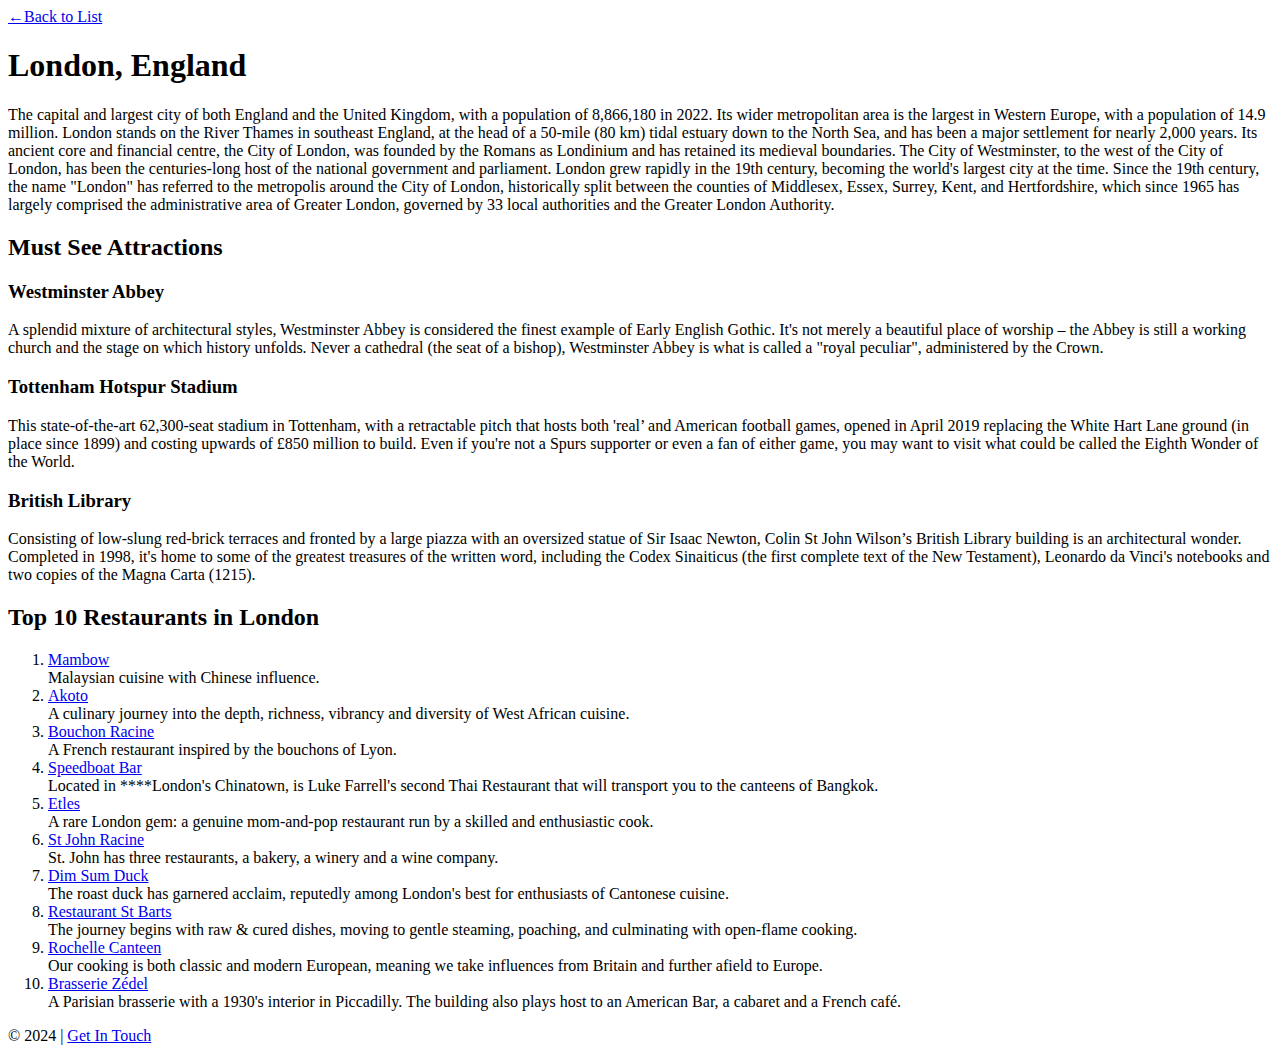
==== london.html @ 899c30ea "Finished index and started London Page" ====
<!DOCTYPE html>
<html>
    <head>
        <title>London, England</title>
    </head>
    <body>
        <a href="index.html">&#8592;Back to List</a>
        <h1>London, England</h1>
        <p>
            The capital and largest city of both England and the United Kingdom, with a population of 8,866,180 in 2022. Its wider metropolitan area is the largest in Western Europe, with a population of 14.9 million. London stands on the River Thames in southeast England, at the head of a 50-mile (80 km) tidal estuary down to the North Sea, and has been a major settlement for nearly 2,000 years. Its ancient core and financial centre, the City of London, was founded by the Romans as Londinium and has retained its medieval boundaries. The City of Westminster, to the west of the City of London, has been the centuries-long host of the national government and parliament. London grew rapidly in the 19th century, becoming the world's largest city at the time. Since the 19th century, the name "London" has referred to the metropolis around the City of London, historically split between the counties of Middlesex, Essex, Surrey, Kent, and Hertfordshire, which since 1965 has largely comprised the administrative area of Greater London, governed by 33 local authorities and the Greater London Authority.
        </p>

        <section>
            <h2>Must See Attractions</h2>
            <div>
                <h3>Westminster Abbey</h3>
                <p>
                    A splendid mixture of architectural styles, Westminster Abbey is considered the finest example of Early English Gothic. It's not merely a beautiful place of worship – the Abbey is still a working church and the stage on which history unfolds. Never a cathedral (the seat of a bishop), Westminster Abbey is what is called a "royal peculiar", administered by the Crown.
                </p>
            </div>
            <div>
                <h3>Tottenham Hotspur Stadium</h3>
                <p>
                    This state-of-the-art 62,300-seat stadium in Tottenham, with a retractable pitch that hosts both 'real’ and American football games, opened in April 2019 replacing the White Hart Lane ground (in place since 1899) and costing upwards of £850 million to build. Even if you're not a Spurs supporter or even a fan of either game, you may want to visit what could be called the Eighth Wonder of the World.
                </p>
            </div>
            <div>
                <h3>British Library</h3>
                <p>
                    Consisting of low-slung red-brick terraces and fronted by a large piazza with an oversized statue of Sir Isaac Newton, Colin St John Wilson’s British Library building is an architectural wonder. Completed in 1998, it's home to some of the greatest treasures of the written word, including the Codex Sinaiticus (the first complete text of the New Testament), Leonardo da Vinci's notebooks and two copies of the Magna Carta (1215).                </p>
            </div>
        </section>
        <section>
            <h2>Top 10 Restaurants in London</h2>
            <ol>
                <li>
                    <a href="https://www.mambow.co.uk/" target="_blank">Mambow</a>
                    <br>
                    Malaysian cuisine with Chinese influence.
                </li>
                <li>
                    <a href="https://akoko.co.uk/"target="_blank">Akoto</a> 
                    <br>
                    A culinary journey into the depth, richness, vibrancy and diversity of West African cuisine.
                </li>
                <li>
                    <a href="https://www.bouchonracine.com/new-home"target="_blank">Bouchon Racine</a> 
                    <br>
                    A French restaurant inspired by the bouchons of Lyon.
                </li>
                <li>
                    <a href="https://speedboatbar.co.uk/"target="_blank">Speedboat Bar</a> 
                    <br>
                    Located in ****London's Chinatown, is Luke Farrell's second Thai Restaurant that will transport you to the canteens of Bangkok.
                </li>
                <li>
                    <a href="https://etleswalthamstow.com/"target="_blank">Etles</a> 
                    <br>
                    A rare London gem: a genuine mom-and-pop restaurant run by a skilled and enthusiastic cook.
                </li>
                <li>
                    <a href="https://stjohnrestaurant.com/"target="_blank">St John Racine</a> 
                    <br>
                    St. John has three restaurants, a bakery, a winery and a wine company.
                </li>
                <li>
                    <a href="https://www.instagram.com/dimsumandduck/"target="_blank">Dim Sum Duck</a> 
                    <br>
                    The roast duck has garnered acclaim, reputedly among London's best for enthusiasts of Cantonese cuisine.
                </li>
                <li>
                    <a href="https://restaurant-stbarts.co.uk/"target="_blank">Restaurant St Barts</a> 
                    <br>
                    The journey begins with raw & cured dishes, moving to gentle steaming, poaching, and culminating with open-flame cooking.
                </li>
                <li>
                    <a href="https://rochellecanteen.com/"target="_blank">Rochelle Canteen</a> 
                    <br>Our cooking is both classic and modern European, meaning we take influences from Britain and further afield to Europe.
                </li>
                <li>
                    <a href="Brasserie Zédel"target="_blank">Brasserie Zédel</a> 
                    <br>
                    A Parisian brasserie with a 1930's interior in Piccadilly. The building also plays host to an American Bar, a cabaret and a French café.
                </li>
            </ol>

        </section>
        <footer>
            <p>© 2024 | <a href="mailto:novak663@umn.edu">Get In Touch</a></p>
        </footer>
    </body>
</html>
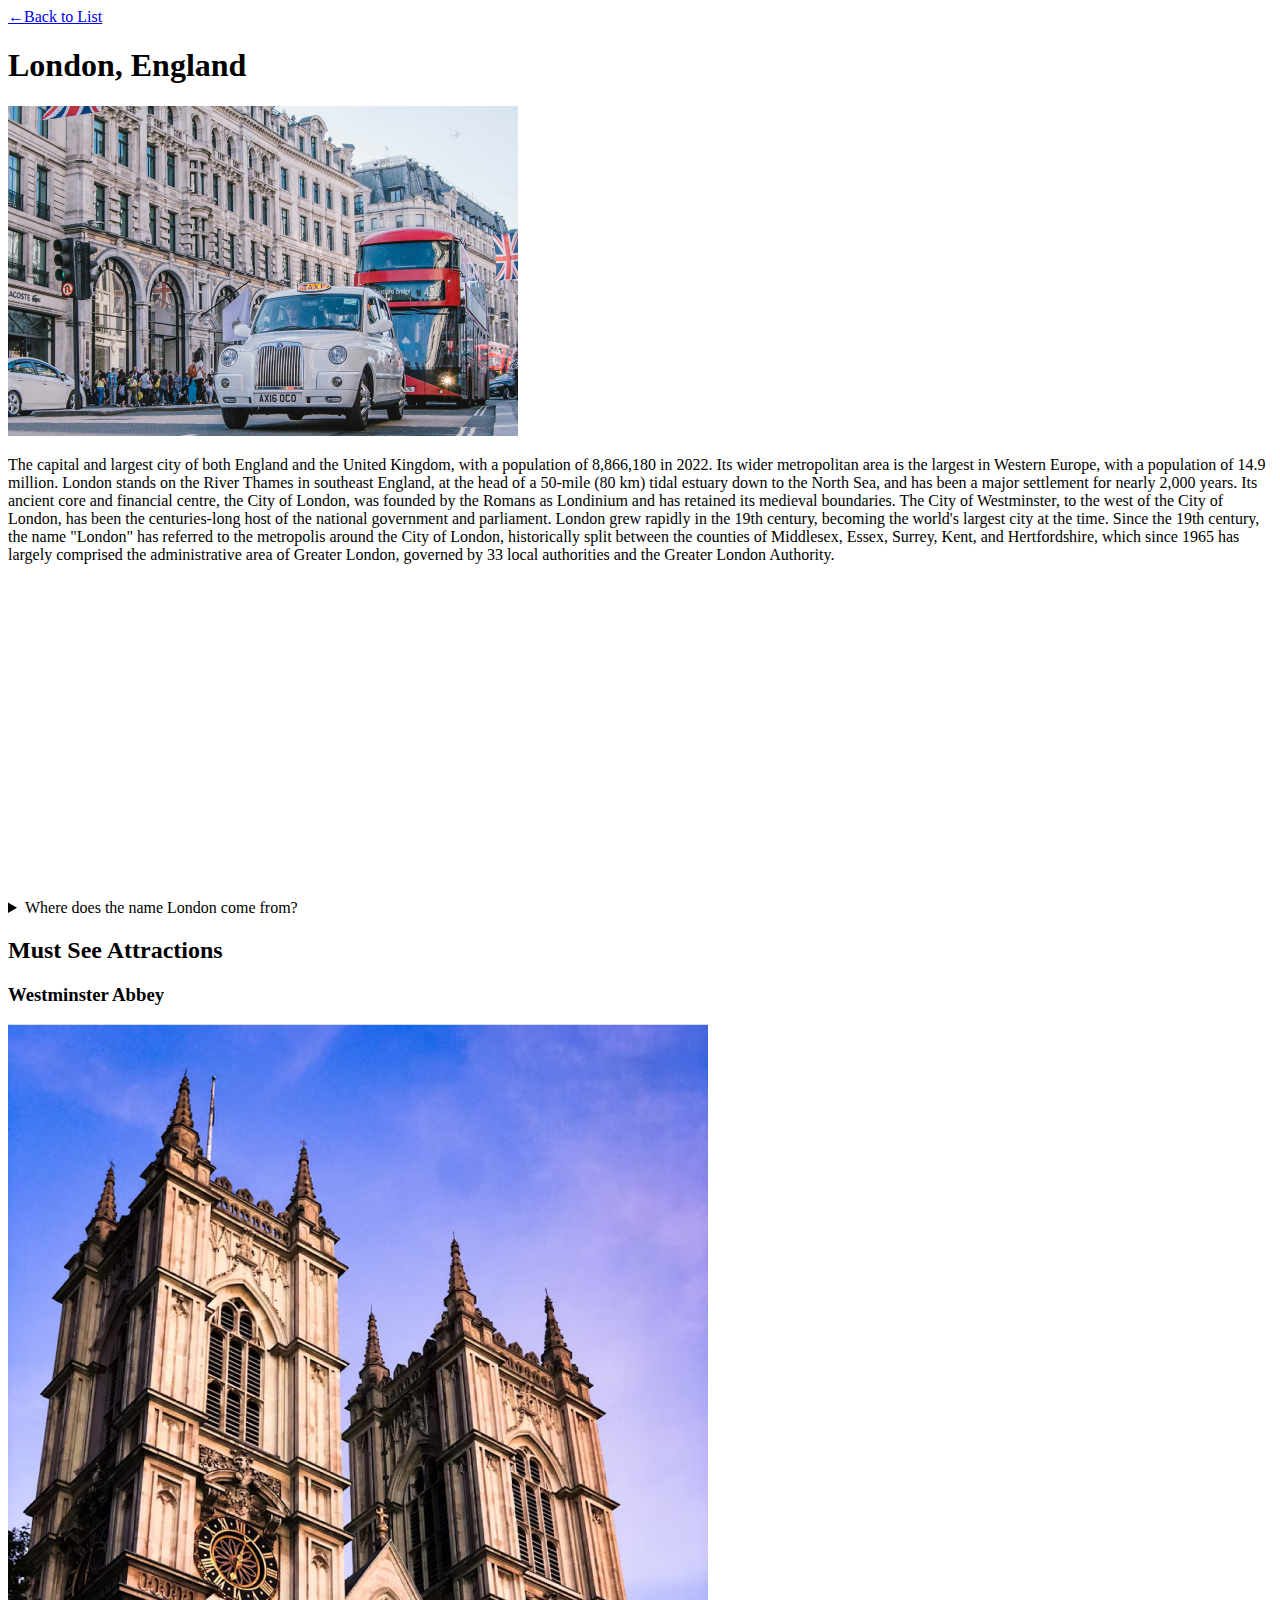
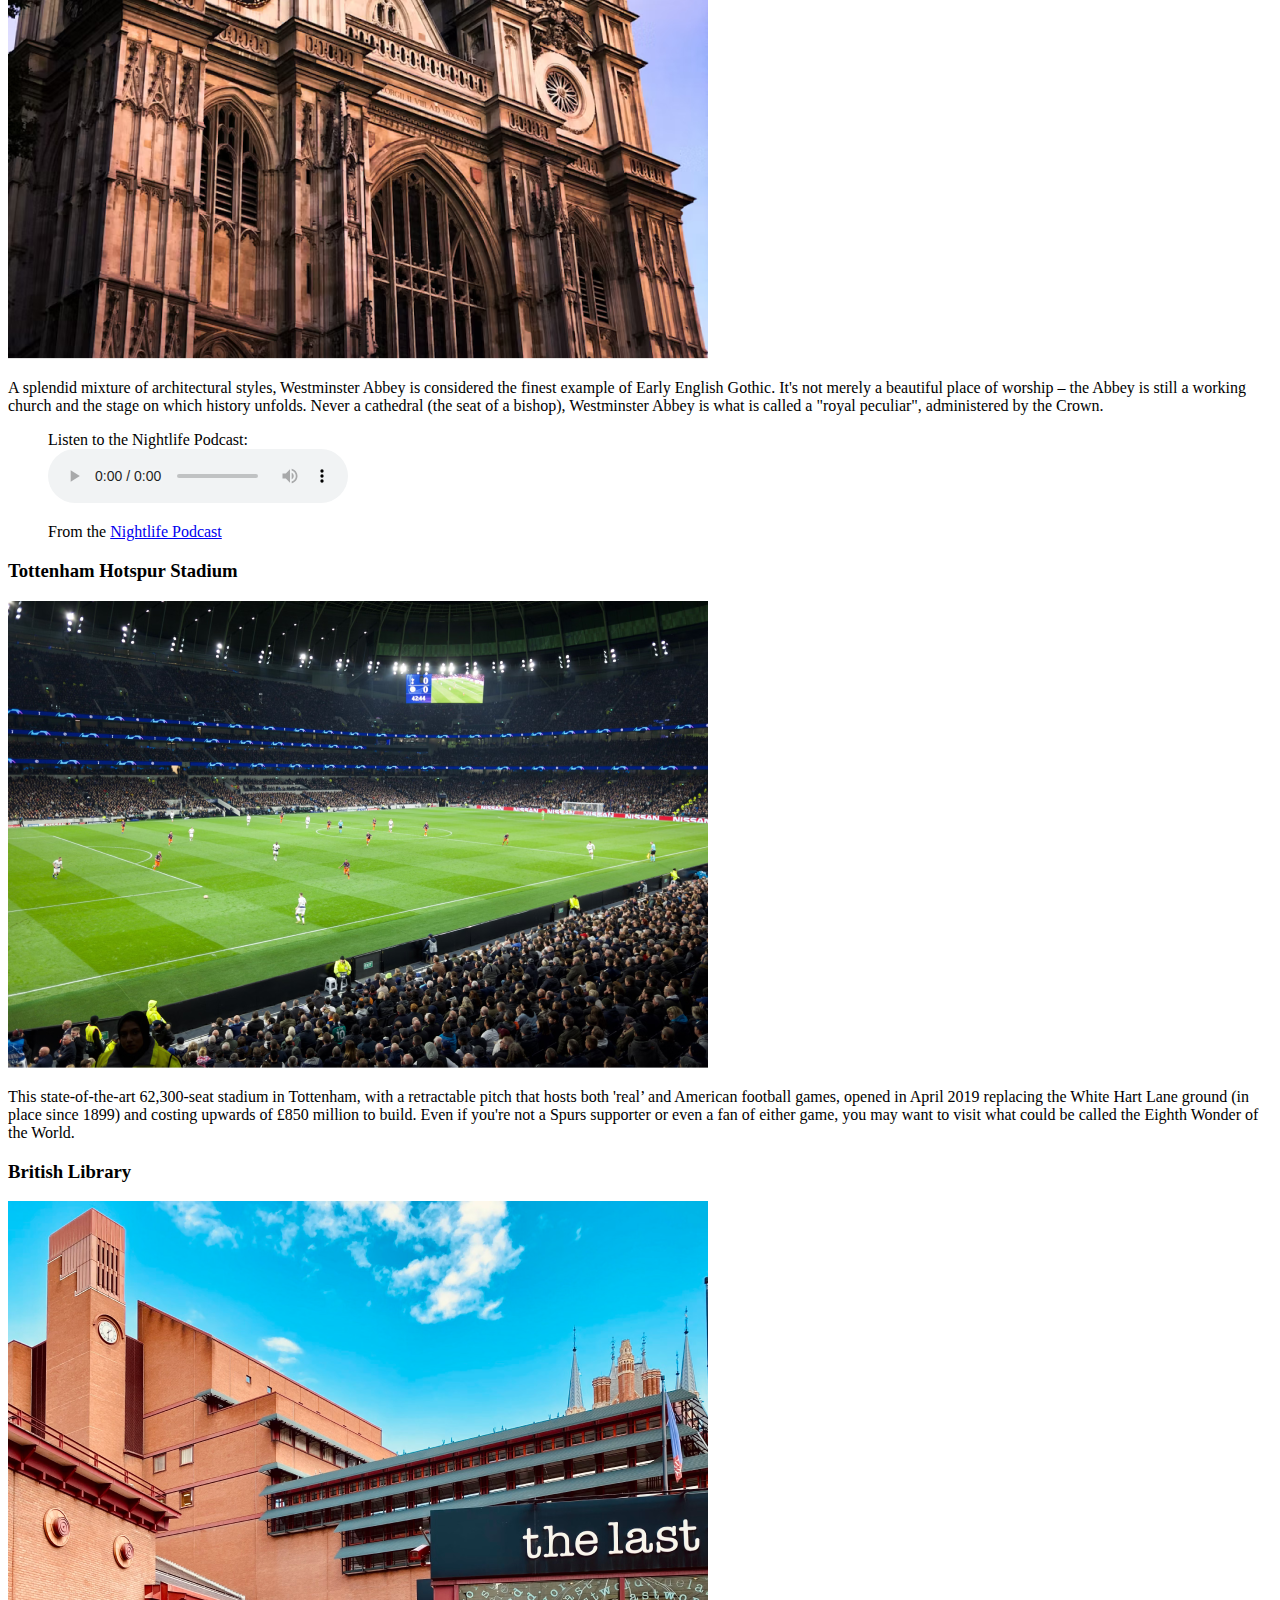
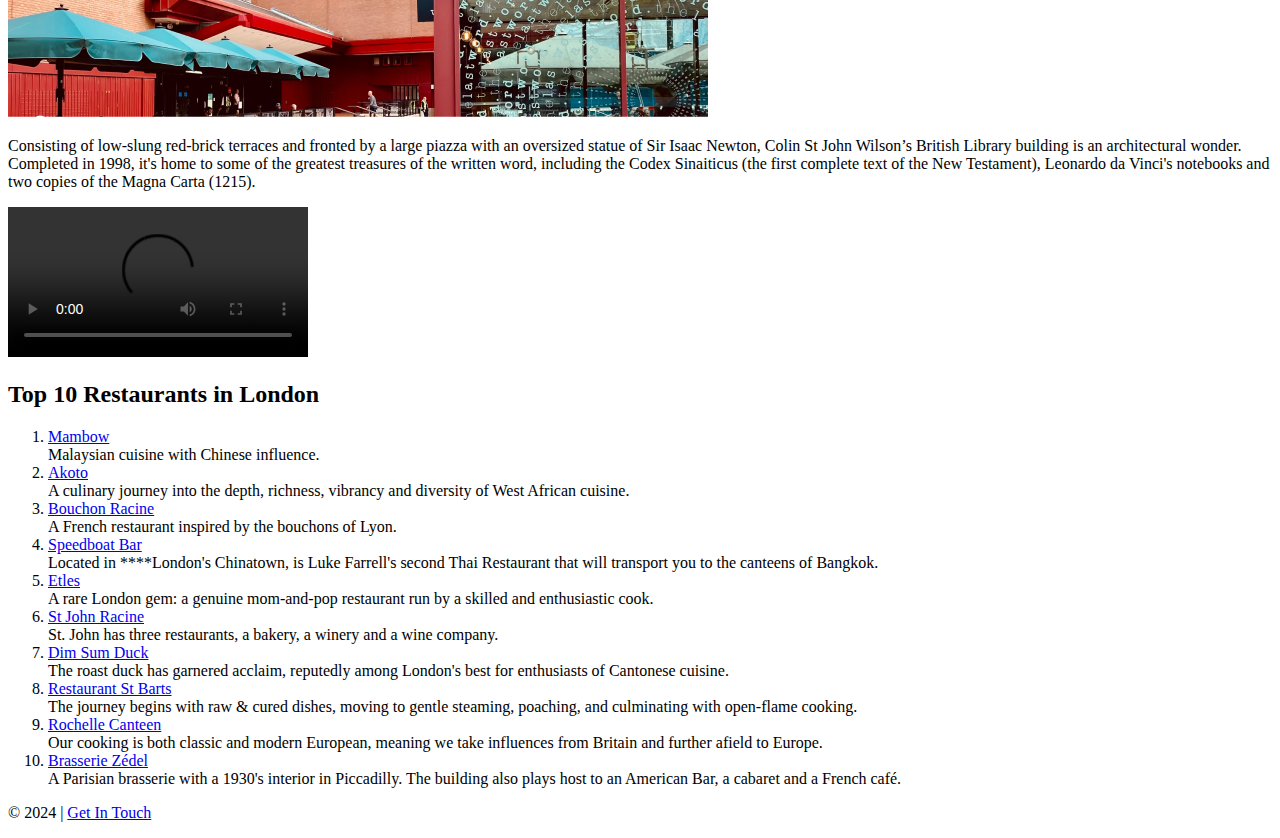
==== commit 0beaea93: "In Class 2: Harness The Browser" ====
--- a/london.html
+++ b/london.html
@@ -6,28 +6,51 @@
     <body>
         <a href="index.html">&#8592;Back to List</a>
         <h1>London, England</h1>
+        <img src="Assets/london.png" alt="A taxi and bus on the streets of London." />
         <p>
             The capital and largest city of both England and the United Kingdom, with a population of 8,866,180 in 2022. Its wider metropolitan area is the largest in Western Europe, with a population of 14.9 million. London stands on the River Thames in southeast England, at the head of a 50-mile (80 km) tidal estuary down to the North Sea, and has been a major settlement for nearly 2,000 years. Its ancient core and financial centre, the City of London, was founded by the Romans as Londinium and has retained its medieval boundaries. The City of Westminster, to the west of the City of London, has been the centuries-long host of the national government and parliament. London grew rapidly in the 19th century, becoming the world's largest city at the time. Since the 19th century, the name "London" has referred to the metropolis around the City of London, historically split between the counties of Middlesex, Essex, Surrey, Kent, and Hertfordshire, which since 1965 has largely comprised the administrative area of Greater London, governed by 33 local authorities and the Greater London Authority.
         </p>
+        <iframe width="560" height="315" src="https://www.youtube.com/embed/iwdCKxz9s7w?si=3sbAuOYUXCNm33_u" title="YouTube video player" frameborder="0" allow="accelerometer; autoplay; clipboard-write; encrypted-media; gyroscope; picture-in-picture; web-share" referrerpolicy="strict-origin-when-cross-origin" allowfullscreen></iframe>
+        
+        <details>
+            <summary>Where does the name London come from?</summary>
+            The name London is believed to derive from the Latin word "Londinium," which was used during Roman times. Some theories suggest it may also come from Celtic words meaning "wild" or "ferocious" and "fortress," reflecting the city's historical significance.
+        </details>
 
         <section>
             <h2>Must See Attractions</h2>
             <div>
                 <h3>Westminster Abbey</h3>
+                <img src="Assets/westminster-abbey.png" alt="The front of Westminister Abbey" />
                 <p>
                     A splendid mixture of architectural styles, Westminster Abbey is considered the finest example of Early English Gothic. It's not merely a beautiful place of worship – the Abbey is still a working church and the stage on which history unfolds. Never a cathedral (the seat of a bishop), Westminster Abbey is what is called a "royal peculiar", administered by the Crown.
                 </p>
+
+                <figure>
+                    <figcaption>Listen to the Nightlife Podcast:</figcaption>
+                    <audio controls src="Assets/nightlife_WestminsterAbbey.mp3"></audio>
+                    <p>From the <a href="https://podcasts.apple.com/us/podcast/nightlife/id206169790">Nightlife Podcast</a>
+                    </p>
+                  </figure>
+
             </div>
             <div>
                 <h3>Tottenham Hotspur Stadium</h3>
+                <img src="Assets/tottenham.png" alt="INterior fo Tottenham Hostpur stadium" />
                 <p>
                     This state-of-the-art 62,300-seat stadium in Tottenham, with a retractable pitch that hosts both 'real’ and American football games, opened in April 2019 replacing the White Hart Lane ground (in place since 1899) and costing upwards of £850 million to build. Even if you're not a Spurs supporter or even a fan of either game, you may want to visit what could be called the Eighth Wonder of the World.
                 </p>
             </div>
             <div>
                 <h3>British Library</h3>
+                <img src="Assets/british-lib.png" alt="The front of British Library" />
                 <p>
-                    Consisting of low-slung red-brick terraces and fronted by a large piazza with an oversized statue of Sir Isaac Newton, Colin St John Wilson’s British Library building is an architectural wonder. Completed in 1998, it's home to some of the greatest treasures of the written word, including the Codex Sinaiticus (the first complete text of the New Testament), Leonardo da Vinci's notebooks and two copies of the Magna Carta (1215).                </p>
+                    Consisting of low-slung red-brick terraces and fronted by a large piazza with an oversized statue of Sir Isaac Newton, Colin St John Wilson’s British Library building is an architectural wonder. Completed in 1998, it's home to some of the greatest treasures of the written word, including the Codex Sinaiticus (the first complete text of the New Testament), Leonardo da Vinci's notebooks and two copies of the Magna Carta (1215).
+                </p>
+                <video controls>
+                  
+                    <source src="Assets/british-lib.mp4" type="video/mp4" />
+                  </video>                  
             </div>
         </section>
         <section>
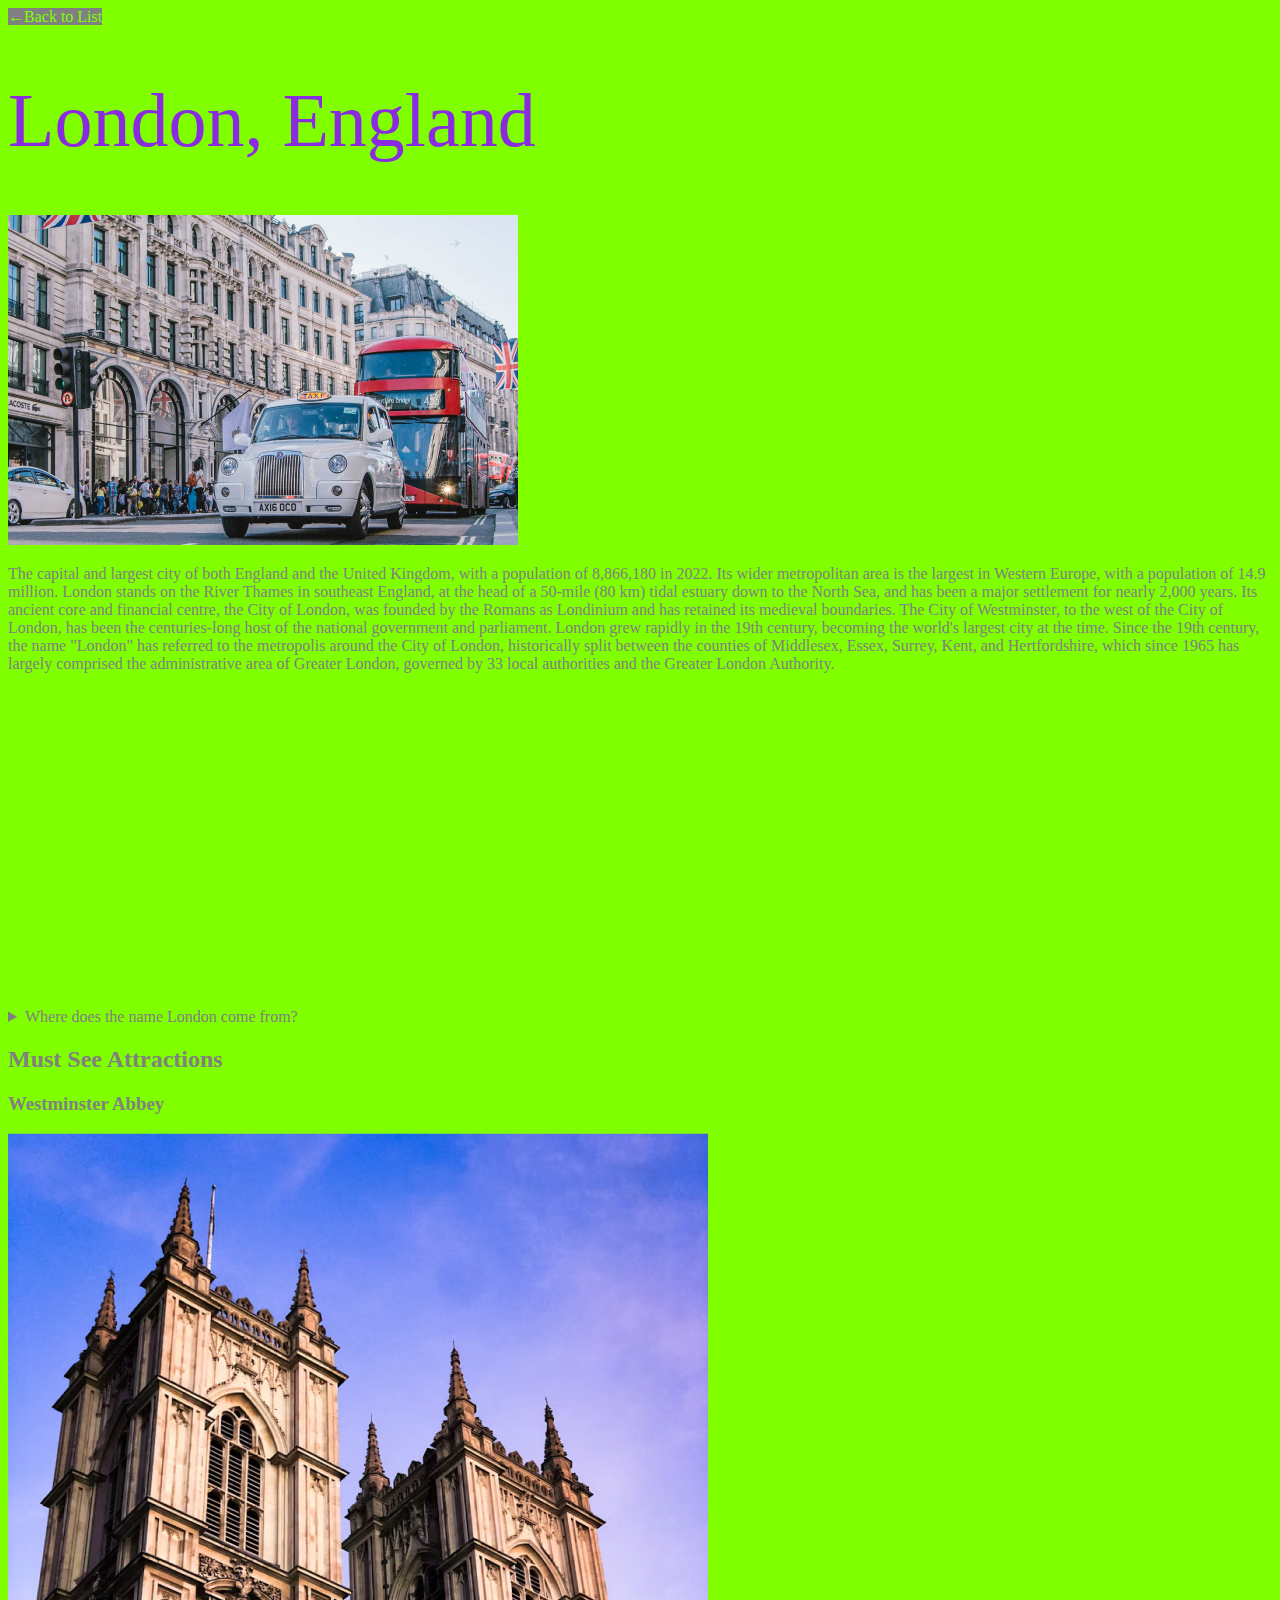
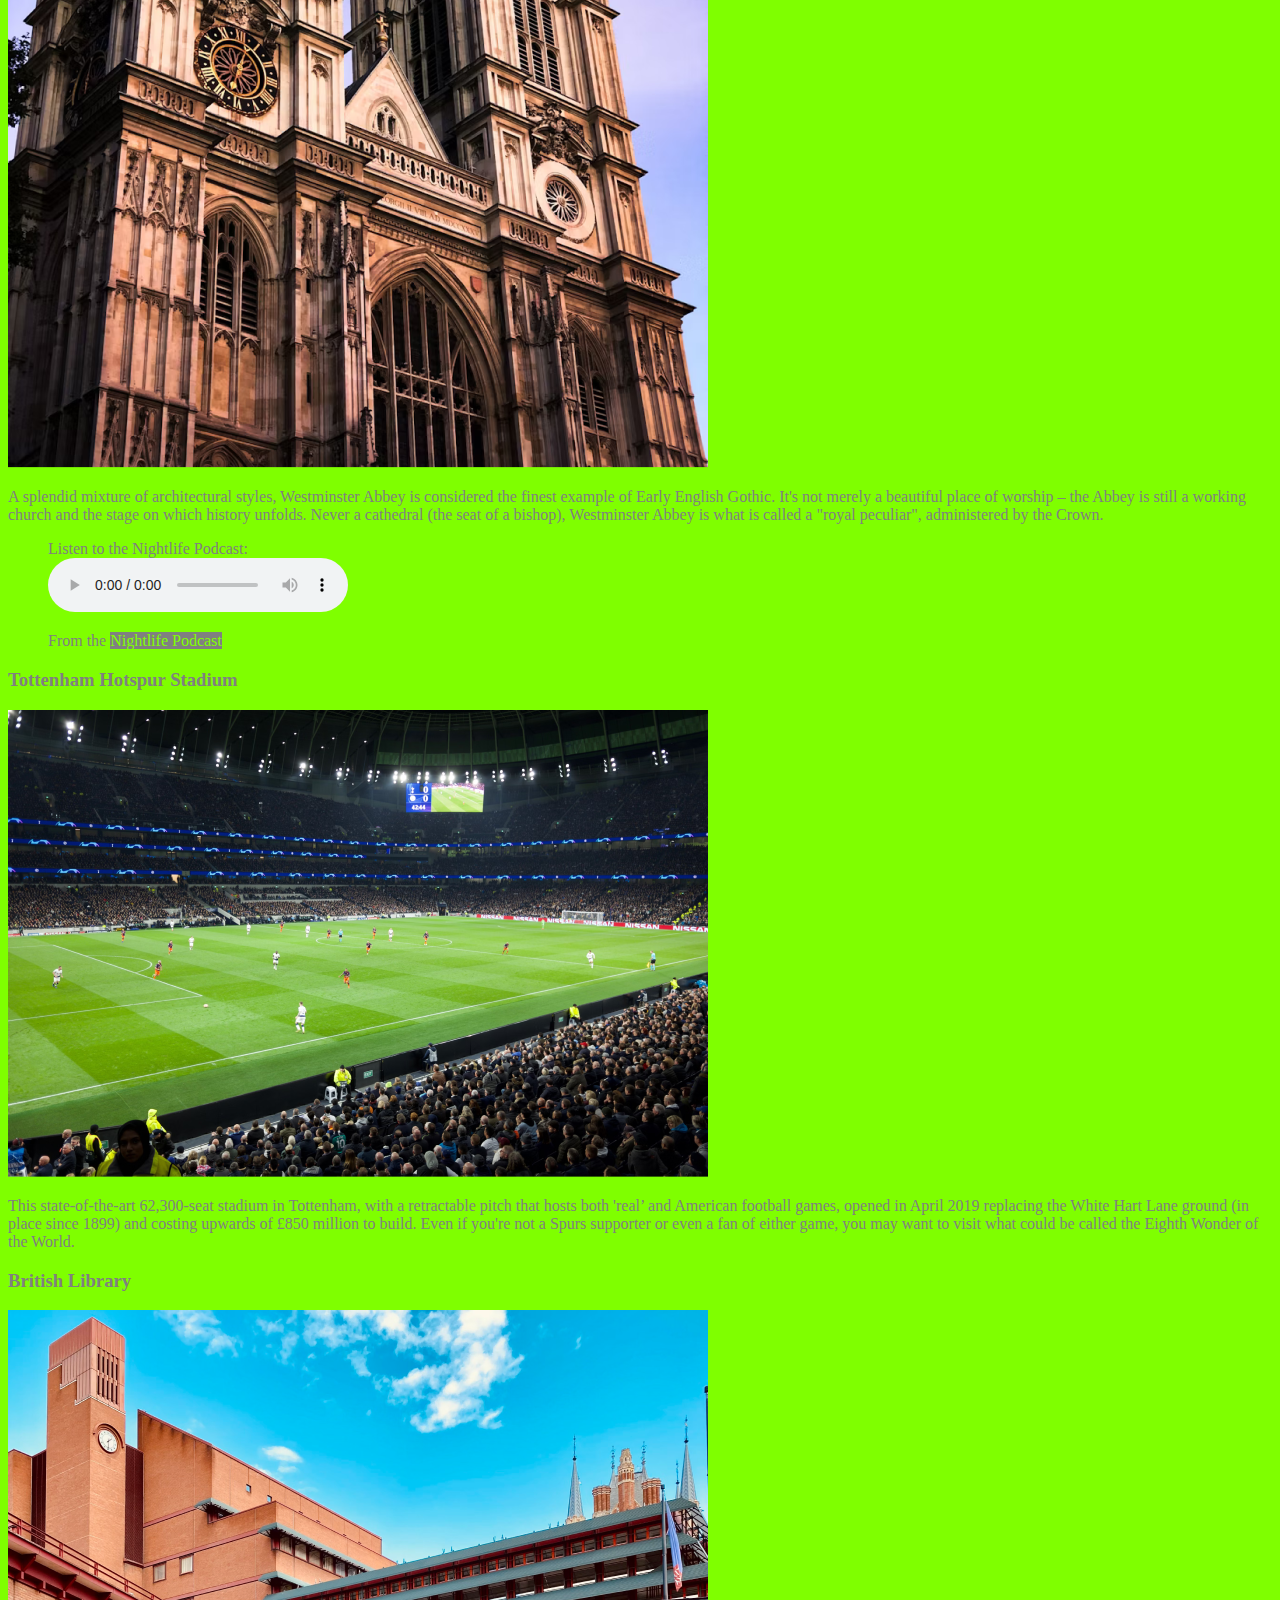
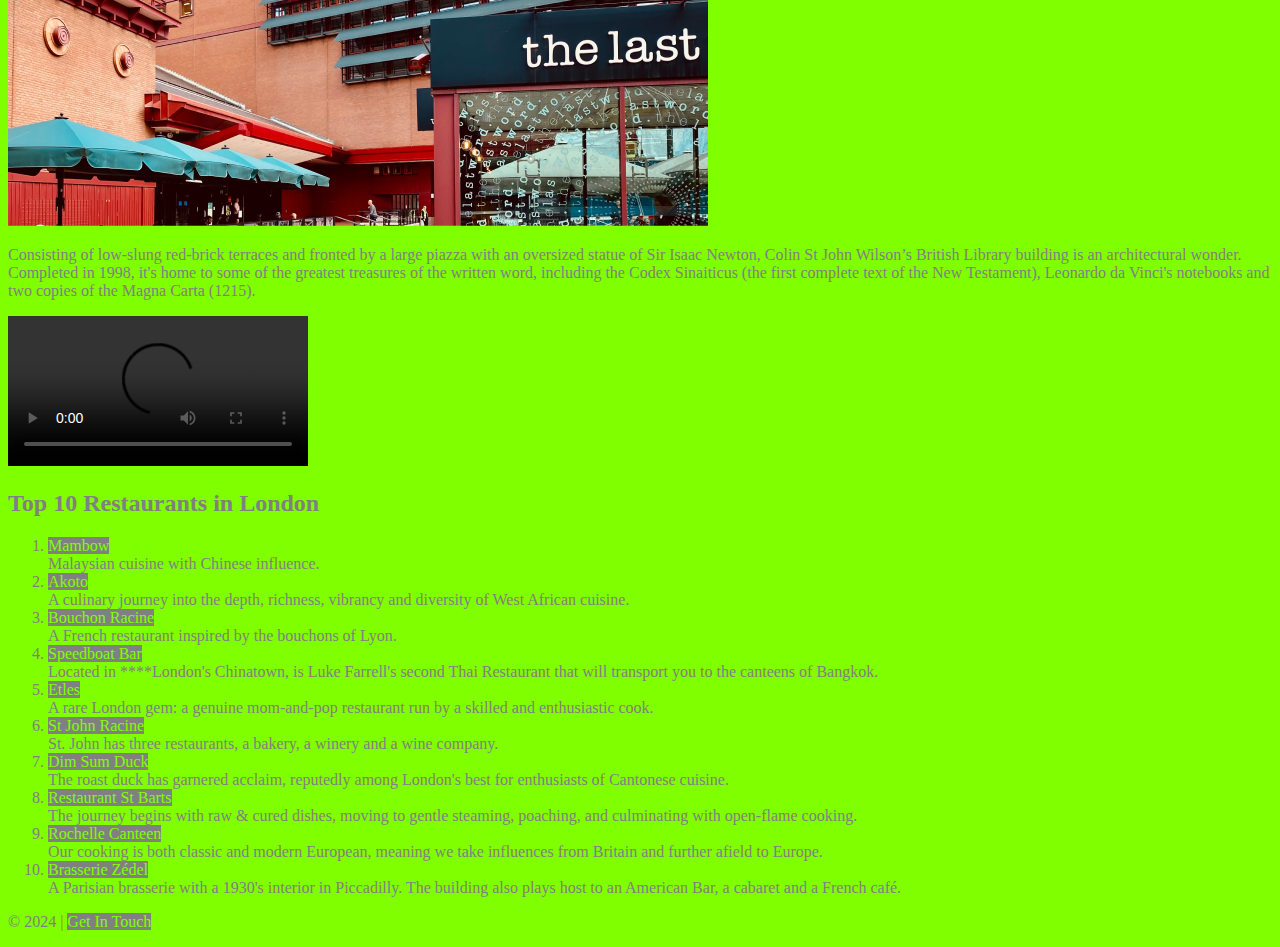
==== commit c29eddac: "Add CSS to HTML" ====
--- a/london.html
+++ b/london.html
@@ -2,6 +2,7 @@
 <html>
     <head>
         <title>London, England</title>
+        <link rel="stylesheet" href="style.css">
     </head>
     <body>
         <a href="index.html">&#8592;Back to List</a>
--- a/style.css
+++ b/style.css
@@ -0,0 +1,26 @@
+body {
+    background-color: chartreuse;
+    font-family: Georgia, 'Times New Roman', Times, serif;
+    color: grey;
+}
+
+a {
+    color: chartreuse;
+    text-decoration: none;
+    background-color: grey;
+}
+
+h1 {
+    font-size: 76px;
+    color: blueviolet;
+    font-weight: normal;
+}
+
+.city-wrapper {
+    padding:40px;
+    padding-left: 120px;
+    margin-bottom: 50px;
+    background-color: blue;
+}
+
+
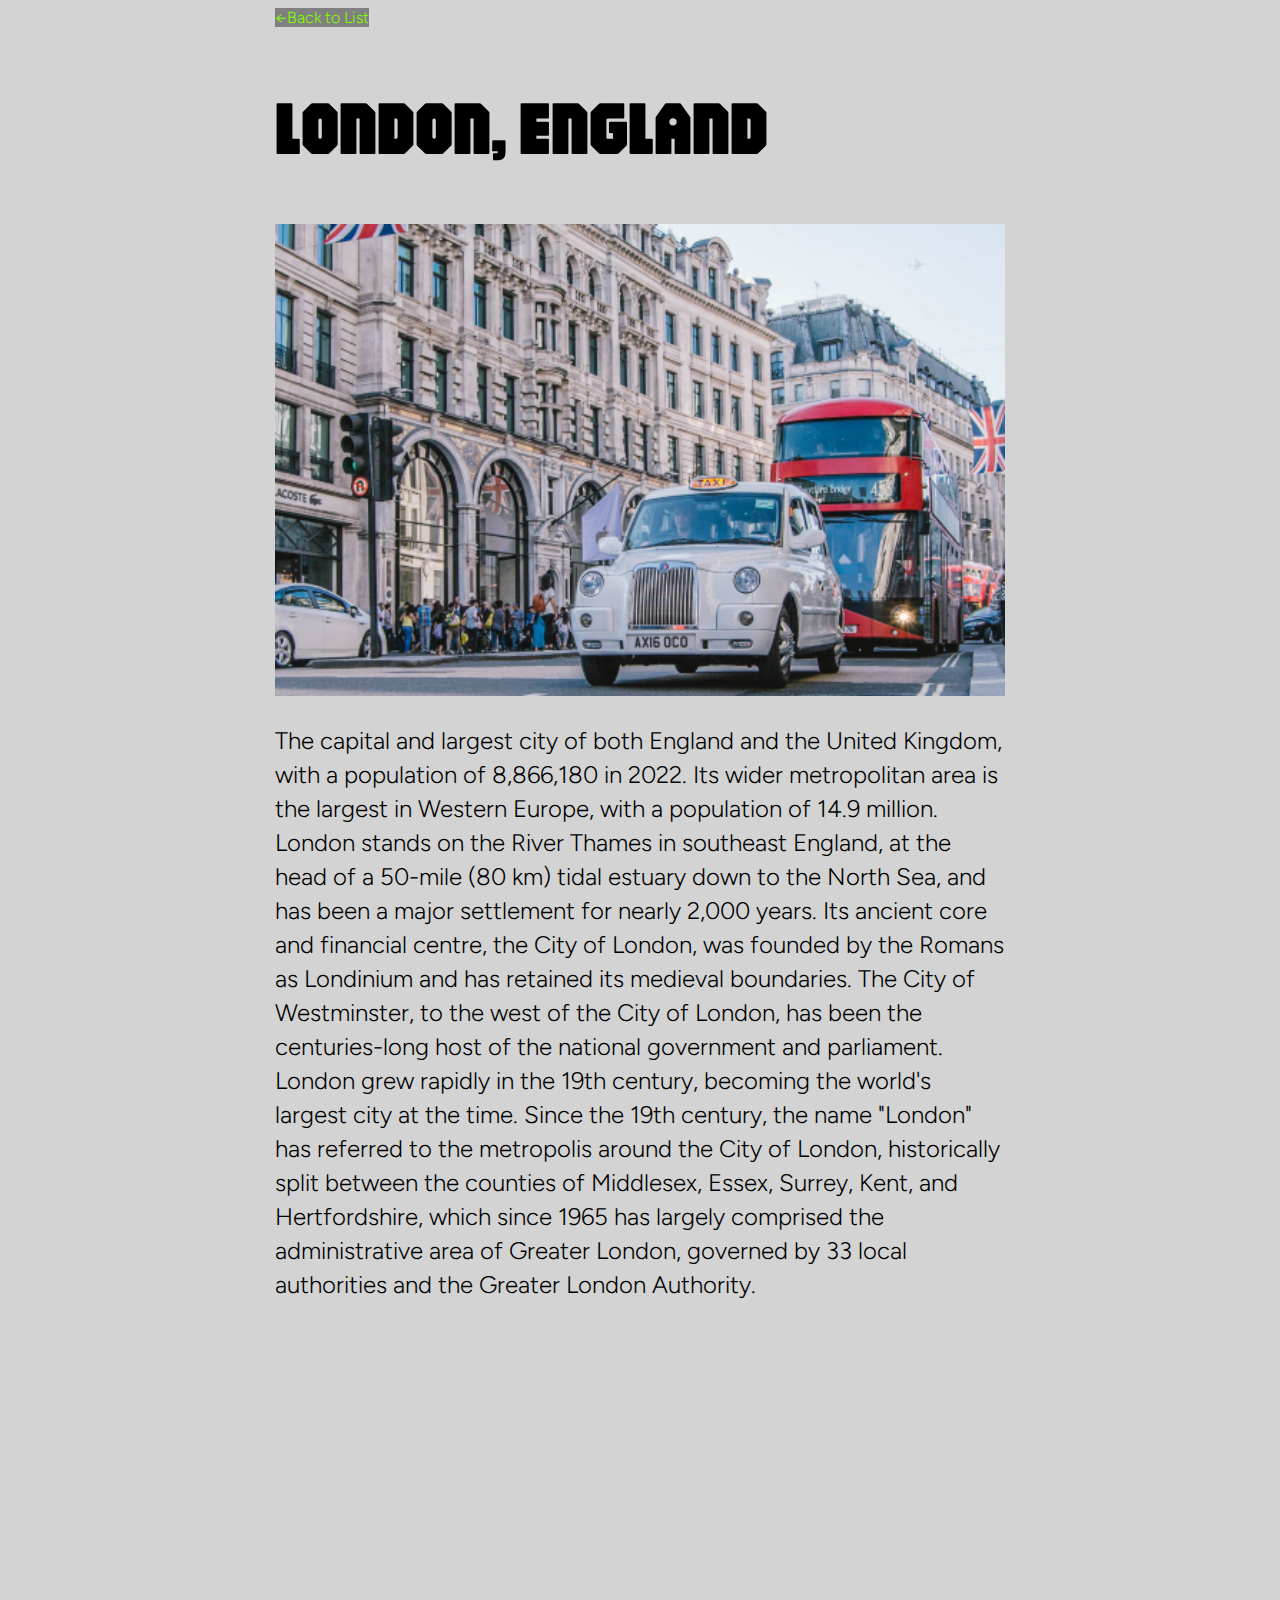
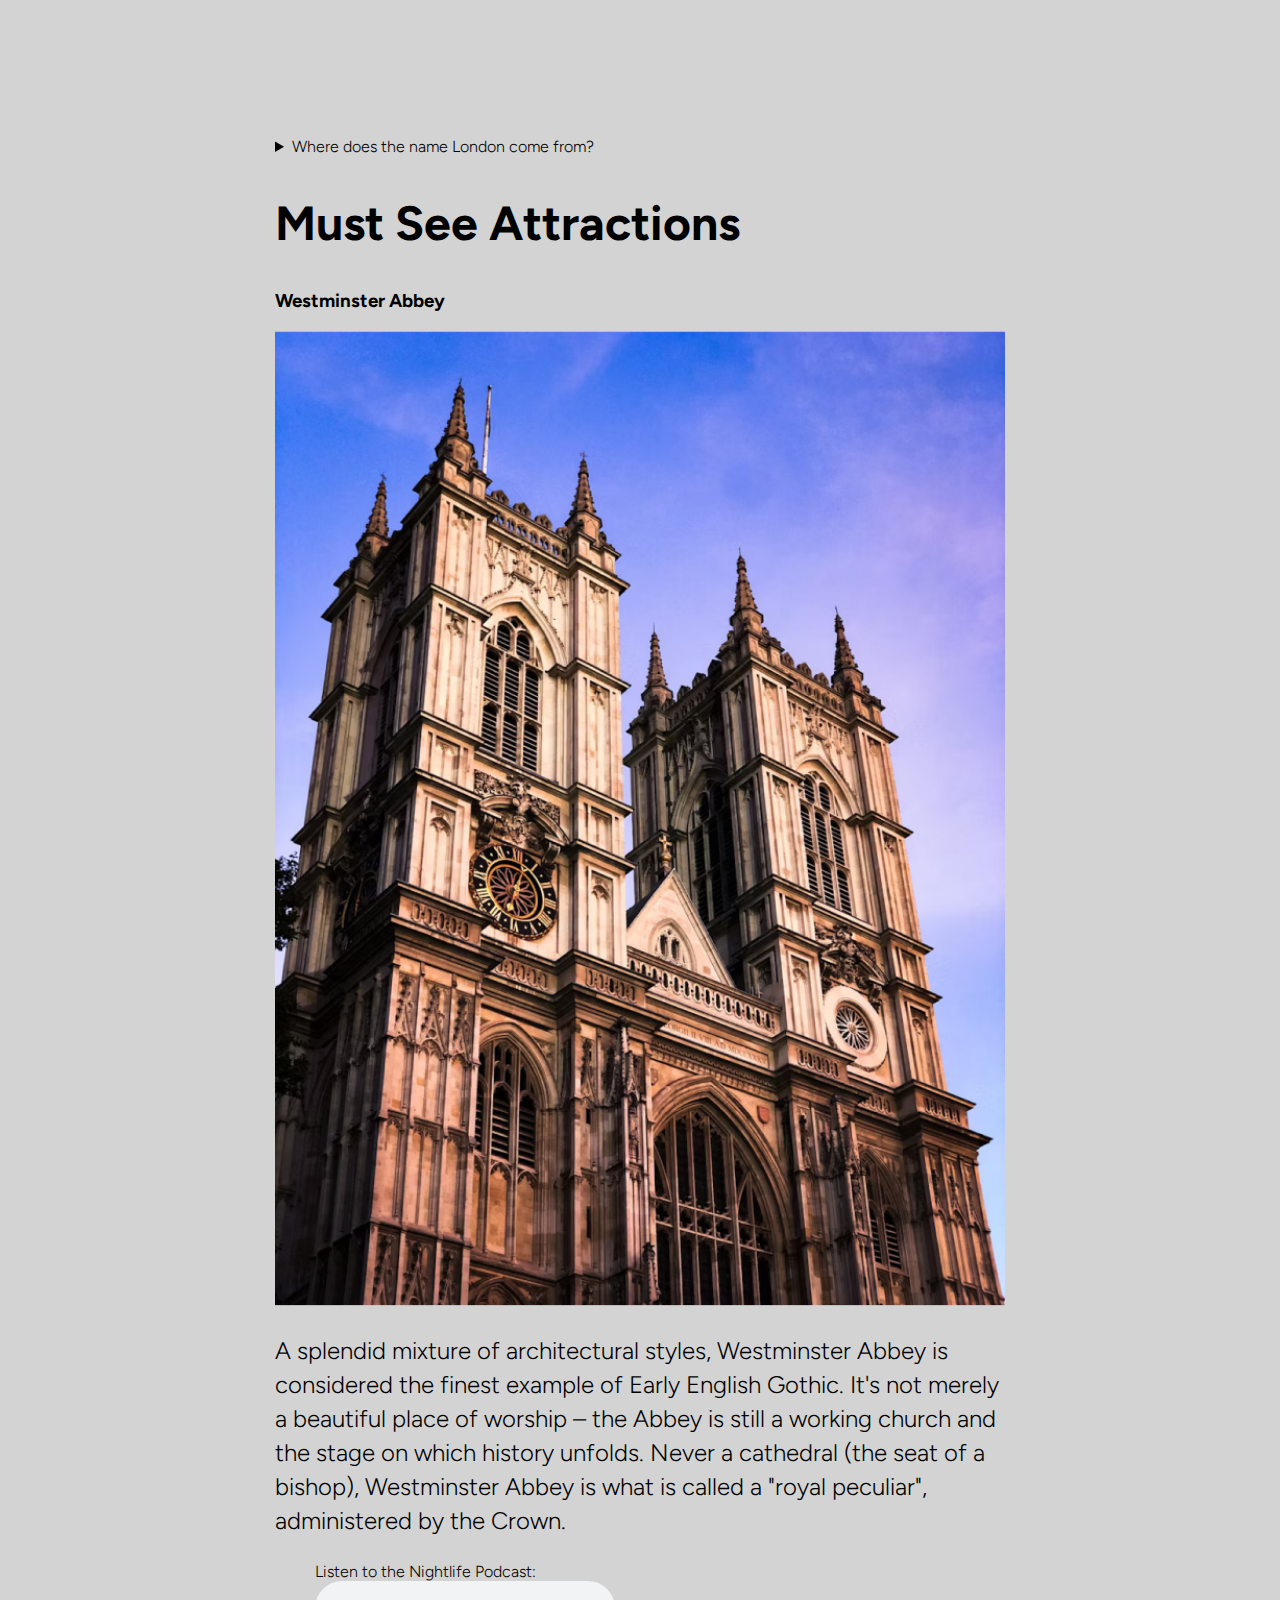
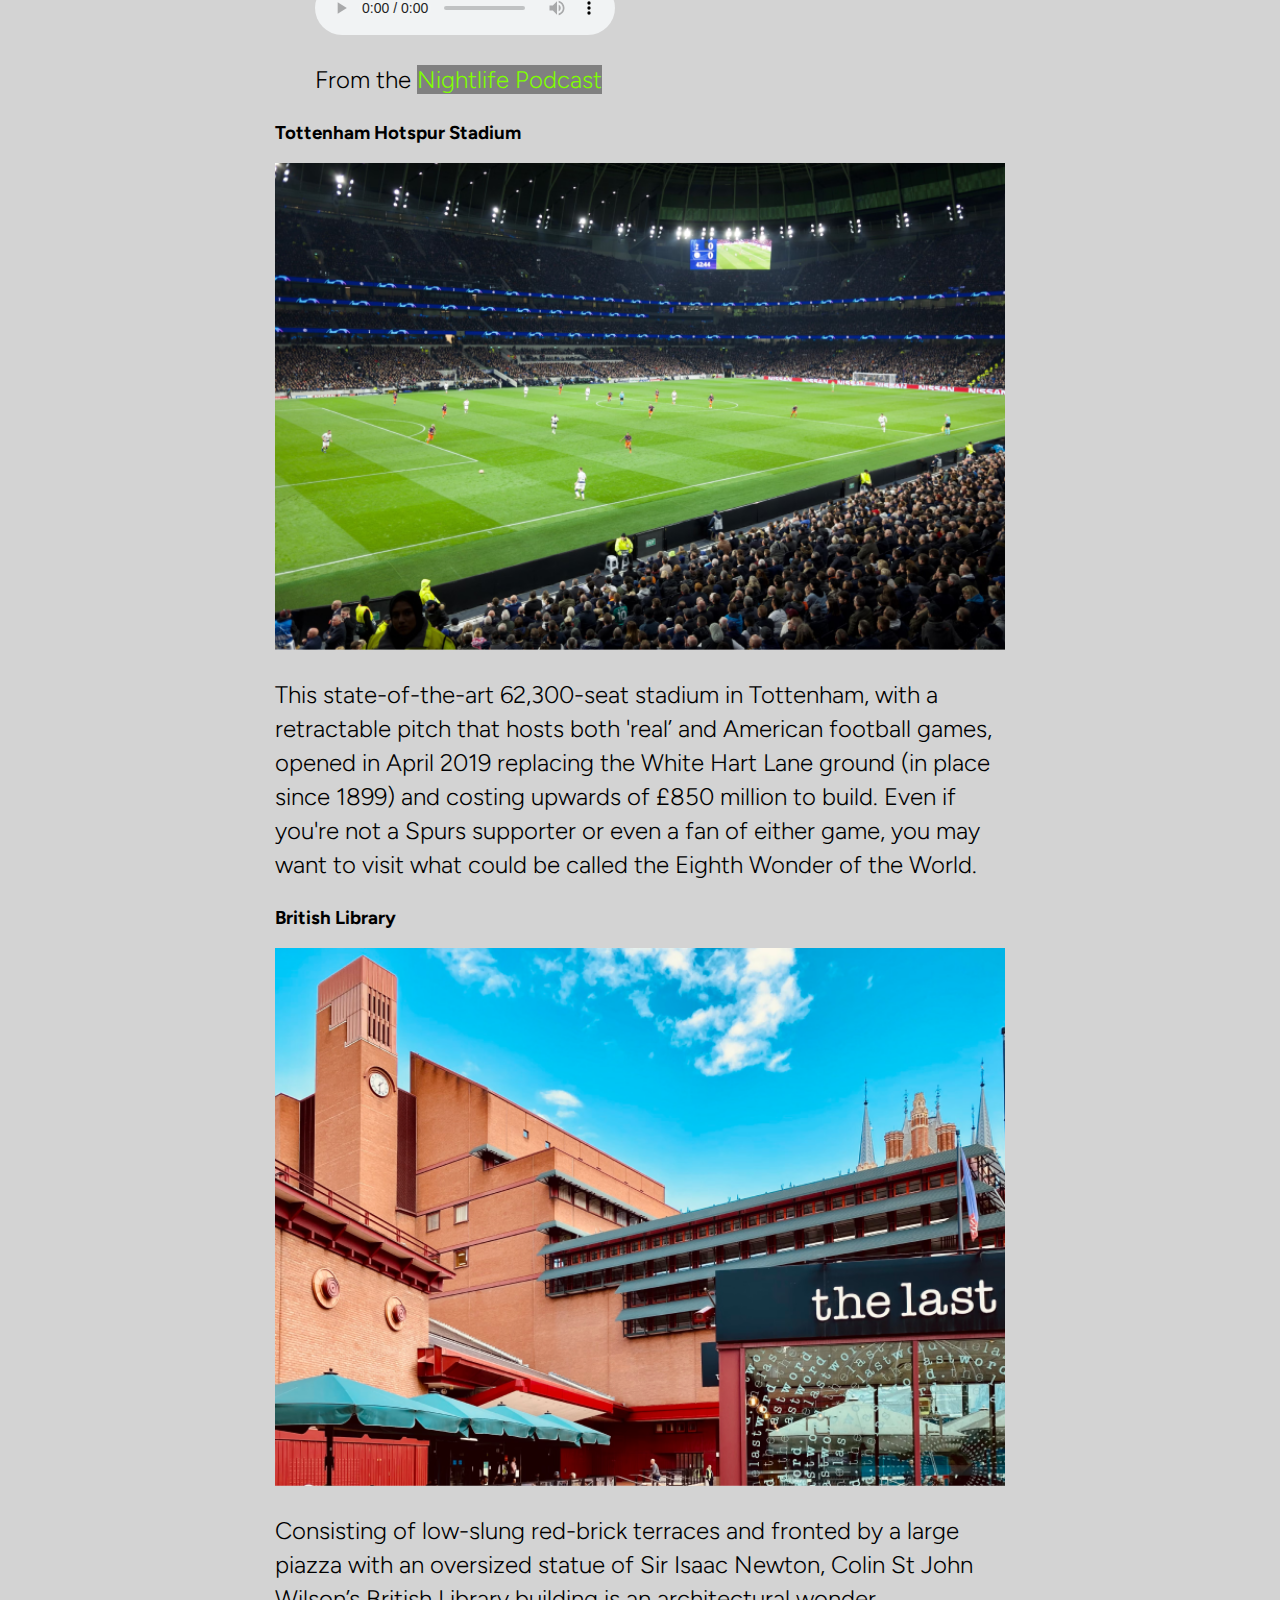
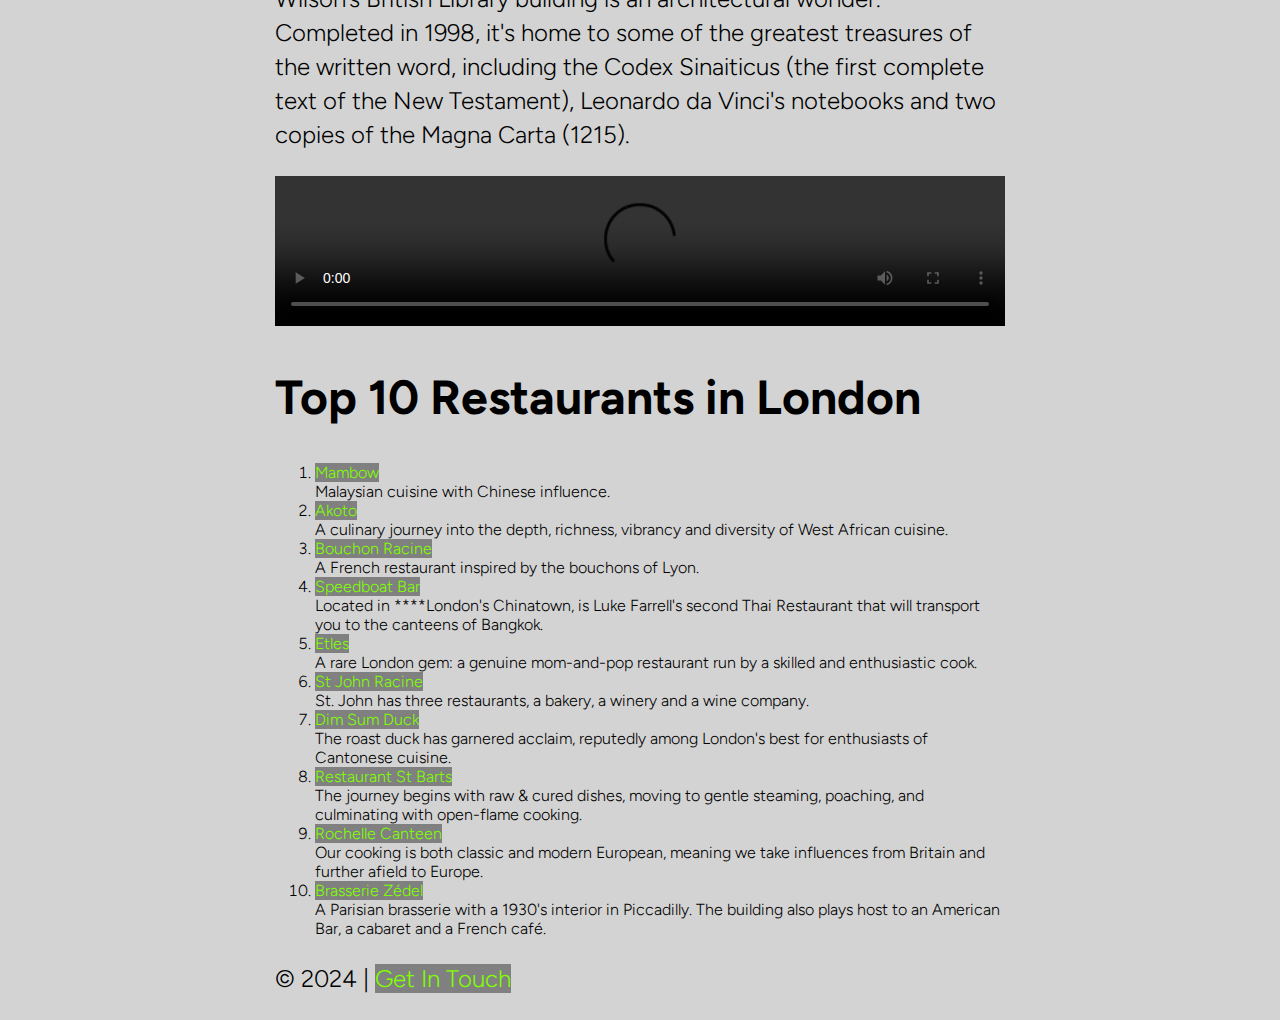
==== commit df90b1b5: "04: CSS Typography & Web Fonts" ====
--- a/london.html
+++ b/london.html
@@ -3,114 +3,121 @@
     <head>
         <title>London, England</title>
         <link rel="stylesheet" href="style.css">
+        <link rel="preconnect" href="https://fonts.googleapis.com">
+        <link rel="preconnect" href="https://fonts.gstatic.com" crossorigin>
+        <link href="https://fonts.googleapis.com/css2?family=Figtree:ital,wght@0,300;1,300&display=swap" rel="stylesheet">
+        <link href="https://fonts.googleapis.com/css2?family=Jaro:opsz@6..72&display=swap" rel="stylesheet">
+        
+
     </head>
-    <body>
-        <a href="index.html">&#8592;Back to List</a>
-        <h1>London, England</h1>
-        <img src="Assets/london.png" alt="A taxi and bus on the streets of London." />
-        <p>
-            The capital and largest city of both England and the United Kingdom, with a population of 8,866,180 in 2022. Its wider metropolitan area is the largest in Western Europe, with a population of 14.9 million. London stands on the River Thames in southeast England, at the head of a 50-mile (80 km) tidal estuary down to the North Sea, and has been a major settlement for nearly 2,000 years. Its ancient core and financial centre, the City of London, was founded by the Romans as Londinium and has retained its medieval boundaries. The City of Westminster, to the west of the City of London, has been the centuries-long host of the national government and parliament. London grew rapidly in the 19th century, becoming the world's largest city at the time. Since the 19th century, the name "London" has referred to the metropolis around the City of London, historically split between the counties of Middlesex, Essex, Surrey, Kent, and Hertfordshire, which since 1965 has largely comprised the administrative area of Greater London, governed by 33 local authorities and the Greater London Authority.
-        </p>
-        <iframe width="560" height="315" src="https://www.youtube.com/embed/iwdCKxz9s7w?si=3sbAuOYUXCNm33_u" title="YouTube video player" frameborder="0" allow="accelerometer; autoplay; clipboard-write; encrypted-media; gyroscope; picture-in-picture; web-share" referrerpolicy="strict-origin-when-cross-origin" allowfullscreen></iframe>
-        
-        <details>
-            <summary>Where does the name London come from?</summary>
-            The name London is believed to derive from the Latin word "Londinium," which was used during Roman times. Some theories suggest it may also come from Celtic words meaning "wild" or "ferocious" and "fortress," reflecting the city's historical significance.
-        </details>
+        <body>
+            <div class="container">
+            <a href="index.html">&#8592;Back to List</a>
+            <h1>London, England</h1>
+            <img src="Assets/london.png" alt="A taxi and bus on the streets of London." class="w-100"/>
+            <p>
+                The capital and largest city of both England and the United Kingdom, with a population of 8,866,180 in 2022. Its wider metropolitan area is the largest in Western Europe, with a population of 14.9 million. London stands on the River Thames in southeast England, at the head of a 50-mile (80 km) tidal estuary down to the North Sea, and has been a major settlement for nearly 2,000 years. Its ancient core and financial centre, the City of London, was founded by the Romans as Londinium and has retained its medieval boundaries. The City of Westminster, to the west of the City of London, has been the centuries-long host of the national government and parliament. London grew rapidly in the 19th century, becoming the world's largest city at the time. Since the 19th century, the name "London" has referred to the metropolis around the City of London, historically split between the counties of Middlesex, Essex, Surrey, Kent, and Hertfordshire, which since 1965 has largely comprised the administrative area of Greater London, governed by 33 local authorities and the Greater London Authority.
+            </p>
+            <style>.embed-container { position: relative; padding-bottom: 56.25%; height: 0; overflow: hidden; max-width: 100%; } .embed-container iframe, .embed-container object, .embed-container embed { position: absolute; top: 0; left: 0; width: 100%; height: 100%; }</style><div class='embed-container'><iframe src='https://www.youtube.com/embed/undefined' frameborder='0' allowfullscreen></iframe></div>            
+            <details>
+                <summary>Where does the name London come from?</summary>
+                The name London is believed to derive from the Latin word "Londinium," which was used during Roman times. Some theories suggest it may also come from Celtic words meaning "wild" or "ferocious" and "fortress," reflecting the city's historical significance.
+            </details>
 
-        <section>
-            <h2>Must See Attractions</h2>
-            <div>
-                <h3>Westminster Abbey</h3>
-                <img src="Assets/westminster-abbey.png" alt="The front of Westminister Abbey" />
-                <p>
-                    A splendid mixture of architectural styles, Westminster Abbey is considered the finest example of Early English Gothic. It's not merely a beautiful place of worship – the Abbey is still a working church and the stage on which history unfolds. Never a cathedral (the seat of a bishop), Westminster Abbey is what is called a "royal peculiar", administered by the Crown.
-                </p>
+            <section>
+                <h2>Must See Attractions</h2>
+                <div>
+                    <h3>Westminster Abbey</h3>
+                    <img src="Assets/westminster-abbey.png" alt="The front of Westminister Abbey" class="w-100"/>
+                    <p>
+                        A splendid mixture of architectural styles, Westminster Abbey is considered the finest example of Early English Gothic. It's not merely a beautiful place of worship – the Abbey is still a working church and the stage on which history unfolds. Never a cathedral (the seat of a bishop), Westminster Abbey is what is called a "royal peculiar", administered by the Crown.
+                    </p>
 
-                <figure>
-                    <figcaption>Listen to the Nightlife Podcast:</figcaption>
-                    <audio controls src="Assets/nightlife_WestminsterAbbey.mp3"></audio>
-                    <p>From the <a href="https://podcasts.apple.com/us/podcast/nightlife/id206169790">Nightlife Podcast</a>
+                    <figure>
+                        <figcaption>Listen to the Nightlife Podcast:</figcaption>
+                        <audio controls src="Assets/nightlife_WestminsterAbbey.mp3"></audio>
+                        <p>From the <a href="https://podcasts.apple.com/us/podcast/nightlife/id206169790">Nightlife Podcast</a>
+                        </p>
+                    </figure>
+
+                </div>
+                <div>
+                    <h3>Tottenham Hotspur Stadium</h3>
+                    <img src="Assets/tottenham.png" alt="INterior fo Tottenham Hostpur stadium" class="w-100"/>
+                    <p>
+                        This state-of-the-art 62,300-seat stadium in Tottenham, with a retractable pitch that hosts both 'real’ and American football games, opened in April 2019 replacing the White Hart Lane ground (in place since 1899) and costing upwards of £850 million to build. Even if you're not a Spurs supporter or even a fan of either game, you may want to visit what could be called the Eighth Wonder of the World.
                     </p>
-                  </figure>
+                </div>
+                <div>
+                    <h3>British Library</h3>
+                    <img src="Assets/british-lib.png" alt="The front of British Library" class="w-100"/>
+                    <p>
+                        Consisting of low-slung red-brick terraces and fronted by a large piazza with an oversized statue of Sir Isaac Newton, Colin St John Wilson’s British Library building is an architectural wonder. Completed in 1998, it's home to some of the greatest treasures of the written word, including the Codex Sinaiticus (the first complete text of the New Testament), Leonardo da Vinci's notebooks and two copies of the Magna Carta (1215).
+                    </p>
+                    <video controls class="w-100">
+                    
+                        <source src="Assets/british-lib.mp4" type="video/mp4" />
+                    </video>                  
+                </div>
+            </section>
+            <section>
+                <h2>Top 10 Restaurants in London</h2>
+                <ol>
+                    <li>
+                        <a href="https://www.mambow.co.uk/" target="_blank">Mambow</a>
+                        <br>
+                        Malaysian cuisine with Chinese influence.
+                    </li>
+                    <li>
+                        <a href="https://akoko.co.uk/"target="_blank">Akoto</a> 
+                        <br>
+                        A culinary journey into the depth, richness, vibrancy and diversity of West African cuisine.
+                    </li>
+                    <li>
+                        <a href="https://www.bouchonracine.com/new-home"target="_blank">Bouchon Racine</a> 
+                        <br>
+                        A French restaurant inspired by the bouchons of Lyon.
+                    </li>
+                    <li>
+                        <a href="https://speedboatbar.co.uk/"target="_blank">Speedboat Bar</a> 
+                        <br>
+                        Located in ****London's Chinatown, is Luke Farrell's second Thai Restaurant that will transport you to the canteens of Bangkok.
+                    </li>
+                    <li>
+                        <a href="https://etleswalthamstow.com/"target="_blank">Etles</a> 
+                        <br>
+                        A rare London gem: a genuine mom-and-pop restaurant run by a skilled and enthusiastic cook.
+                    </li>
+                    <li>
+                        <a href="https://stjohnrestaurant.com/"target="_blank">St John Racine</a> 
+                        <br>
+                        St. John has three restaurants, a bakery, a winery and a wine company.
+                    </li>
+                    <li>
+                        <a href="https://www.instagram.com/dimsumandduck/"target="_blank">Dim Sum Duck</a> 
+                        <br>
+                        The roast duck has garnered acclaim, reputedly among London's best for enthusiasts of Cantonese cuisine.
+                    </li>
+                    <li>
+                        <a href="https://restaurant-stbarts.co.uk/"target="_blank">Restaurant St Barts</a> 
+                        <br>
+                        The journey begins with raw & cured dishes, moving to gentle steaming, poaching, and culminating with open-flame cooking.
+                    </li>
+                    <li>
+                        <a href="https://rochellecanteen.com/"target="_blank">Rochelle Canteen</a> 
+                        <br>Our cooking is both classic and modern European, meaning we take influences from Britain and further afield to Europe.
+                    </li>
+                    <li>
+                        <a href="Brasserie Zédel"target="_blank">Brasserie Zédel</a> 
+                        <br>
+                        A Parisian brasserie with a 1930's interior in Piccadilly. The building also plays host to an American Bar, a cabaret and a French café.
+                    </li>
+                </ol>
 
-            </div>
-            <div>
-                <h3>Tottenham Hotspur Stadium</h3>
-                <img src="Assets/tottenham.png" alt="INterior fo Tottenham Hostpur stadium" />
-                <p>
-                    This state-of-the-art 62,300-seat stadium in Tottenham, with a retractable pitch that hosts both 'real’ and American football games, opened in April 2019 replacing the White Hart Lane ground (in place since 1899) and costing upwards of £850 million to build. Even if you're not a Spurs supporter or even a fan of either game, you may want to visit what could be called the Eighth Wonder of the World.
-                </p>
-            </div>
-            <div>
-                <h3>British Library</h3>
-                <img src="Assets/british-lib.png" alt="The front of British Library" />
-                <p>
-                    Consisting of low-slung red-brick terraces and fronted by a large piazza with an oversized statue of Sir Isaac Newton, Colin St John Wilson’s British Library building is an architectural wonder. Completed in 1998, it's home to some of the greatest treasures of the written word, including the Codex Sinaiticus (the first complete text of the New Testament), Leonardo da Vinci's notebooks and two copies of the Magna Carta (1215).
-                </p>
-                <video controls>
-                  
-                    <source src="Assets/british-lib.mp4" type="video/mp4" />
-                  </video>                  
-            </div>
-        </section>
-        <section>
-            <h2>Top 10 Restaurants in London</h2>
-            <ol>
-                <li>
-                    <a href="https://www.mambow.co.uk/" target="_blank">Mambow</a>
-                    <br>
-                    Malaysian cuisine with Chinese influence.
-                </li>
-                <li>
-                    <a href="https://akoko.co.uk/"target="_blank">Akoto</a> 
-                    <br>
-                    A culinary journey into the depth, richness, vibrancy and diversity of West African cuisine.
-                </li>
-                <li>
-                    <a href="https://www.bouchonracine.com/new-home"target="_blank">Bouchon Racine</a> 
-                    <br>
-                    A French restaurant inspired by the bouchons of Lyon.
-                </li>
-                <li>
-                    <a href="https://speedboatbar.co.uk/"target="_blank">Speedboat Bar</a> 
-                    <br>
-                    Located in ****London's Chinatown, is Luke Farrell's second Thai Restaurant that will transport you to the canteens of Bangkok.
-                </li>
-                <li>
-                    <a href="https://etleswalthamstow.com/"target="_blank">Etles</a> 
-                    <br>
-                    A rare London gem: a genuine mom-and-pop restaurant run by a skilled and enthusiastic cook.
-                </li>
-                <li>
-                    <a href="https://stjohnrestaurant.com/"target="_blank">St John Racine</a> 
-                    <br>
-                    St. John has three restaurants, a bakery, a winery and a wine company.
-                </li>
-                <li>
-                    <a href="https://www.instagram.com/dimsumandduck/"target="_blank">Dim Sum Duck</a> 
-                    <br>
-                    The roast duck has garnered acclaim, reputedly among London's best for enthusiasts of Cantonese cuisine.
-                </li>
-                <li>
-                    <a href="https://restaurant-stbarts.co.uk/"target="_blank">Restaurant St Barts</a> 
-                    <br>
-                    The journey begins with raw & cured dishes, moving to gentle steaming, poaching, and culminating with open-flame cooking.
-                </li>
-                <li>
-                    <a href="https://rochellecanteen.com/"target="_blank">Rochelle Canteen</a> 
-                    <br>Our cooking is both classic and modern European, meaning we take influences from Britain and further afield to Europe.
-                </li>
-                <li>
-                    <a href="Brasserie Zédel"target="_blank">Brasserie Zédel</a> 
-                    <br>
-                    A Parisian brasserie with a 1930's interior in Piccadilly. The building also plays host to an American Bar, a cabaret and a French café.
-                </li>
-            </ol>
-
-        </section>
-        <footer>
-            <p>© 2024 | <a href="mailto:novak663@umn.edu">Get In Touch</a></p>
-        </footer>
+            </section>
+            <footer>
+                <p>© 2024 | <a href="mailto:novak663@umn.edu">Get In Touch</a></p>
+            </footer>
+         </div>
     </body>
 </html>--- a/style.css
+++ b/style.css
@@ -1,7 +1,32 @@
 body {
-    background-color: chartreuse;
-    font-family: Georgia, 'Times New Roman', Times, serif;
-    color: grey;
+    background-color: lightgray;
+    color: black;
+    font-family: "Figtree", serif;
+    font-optical-sizing: auto;
+    font-weight: 300;
+    font-style: normal;
+}
+
+.container {
+    max-width: 730px;
+    margin-left: auto;
+    margin-right: auto;
+}
+
+.w-100{
+    width: 100%;
+}
+
+.jaro-regular {
+    font-family: "Jaro", serif;
+    font-optical-sizing: auto;
+    font-weight: 400;
+    font-style: normal;
+  }
+  
+p{
+    font-size: 24px;
+    line-height: 34px;
 }
 
 a {
@@ -12,8 +37,16 @@
 
 h1 {
     font-size: 76px;
-    color: blueviolet;
-    font-weight: normal;
+    font-family: "Jaro", serif;
+    font-optical-sizing: auto;
+    font-weight: 400;
+    font-style: normal;
+    text-transform: uppercase;
+}
+
+h2{
+    font-size: 48px;
+    line-height: 54px;
 }
 
 .city-wrapper {
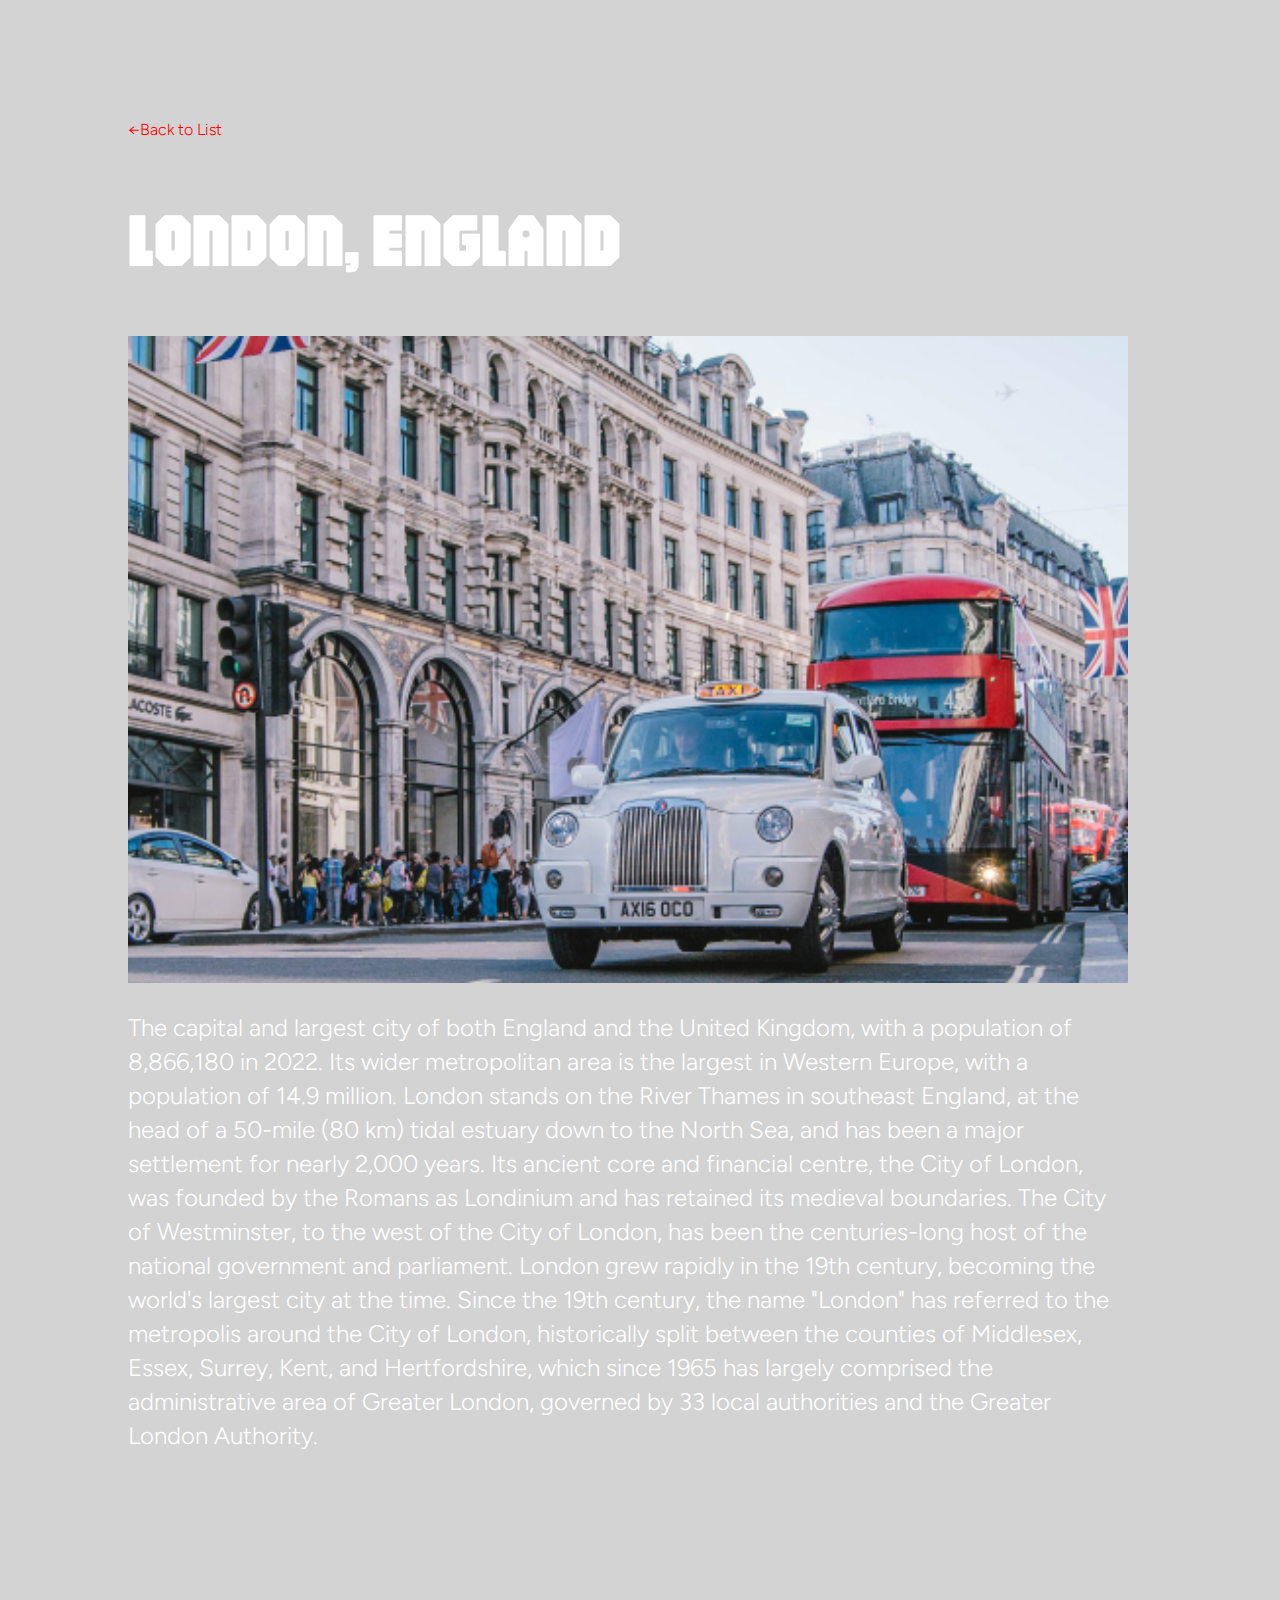
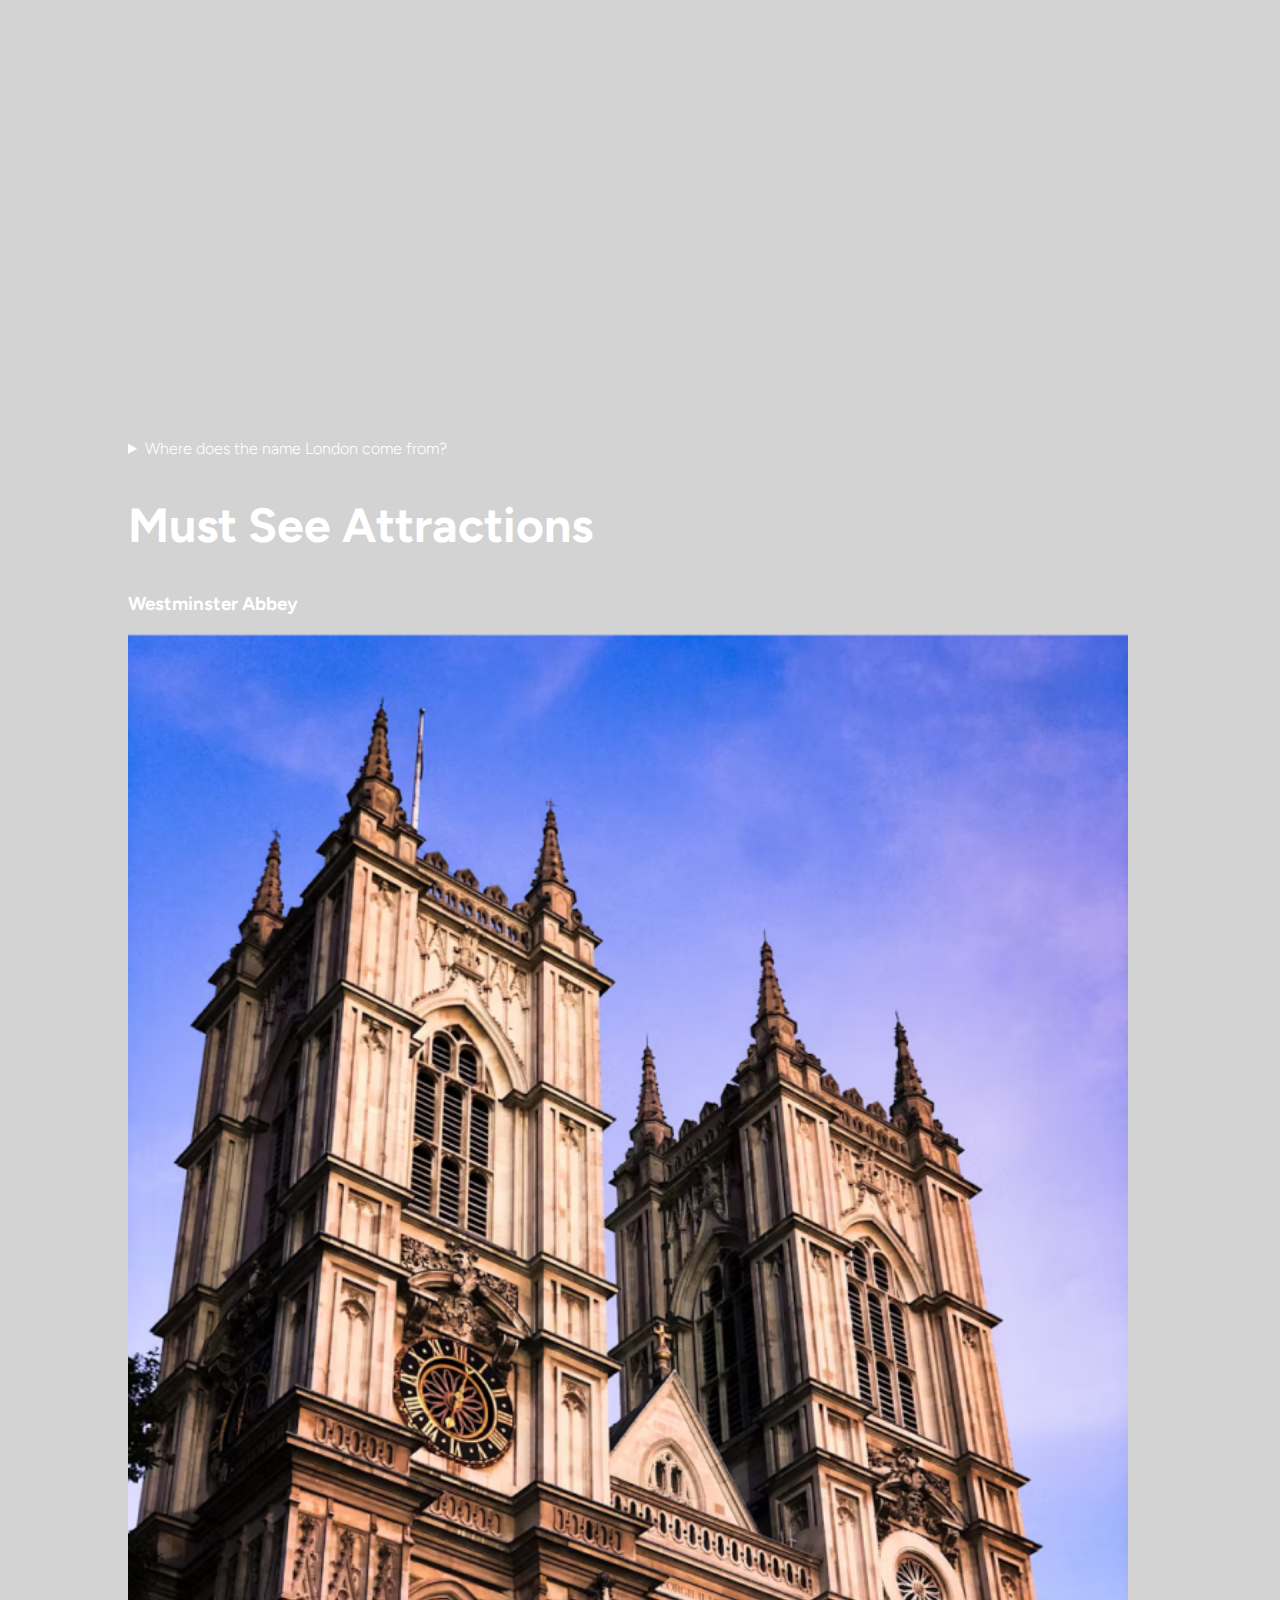
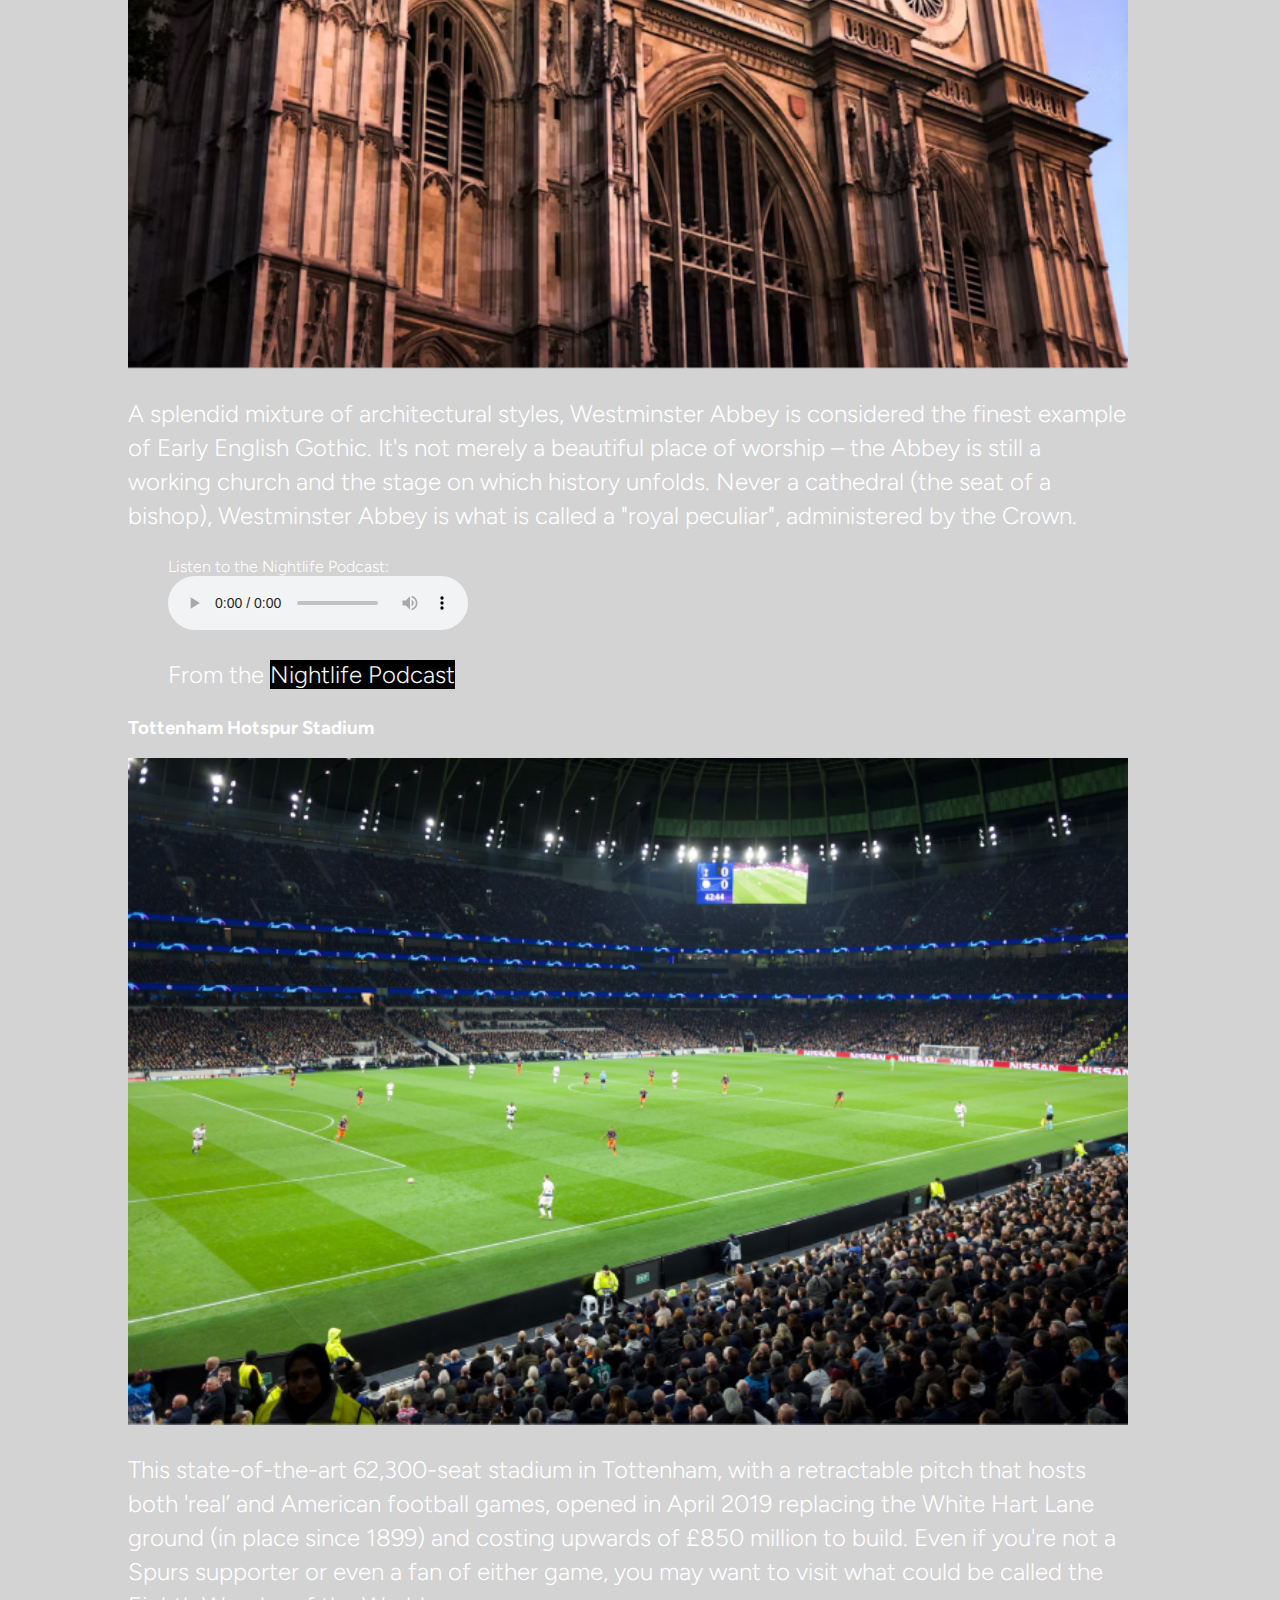
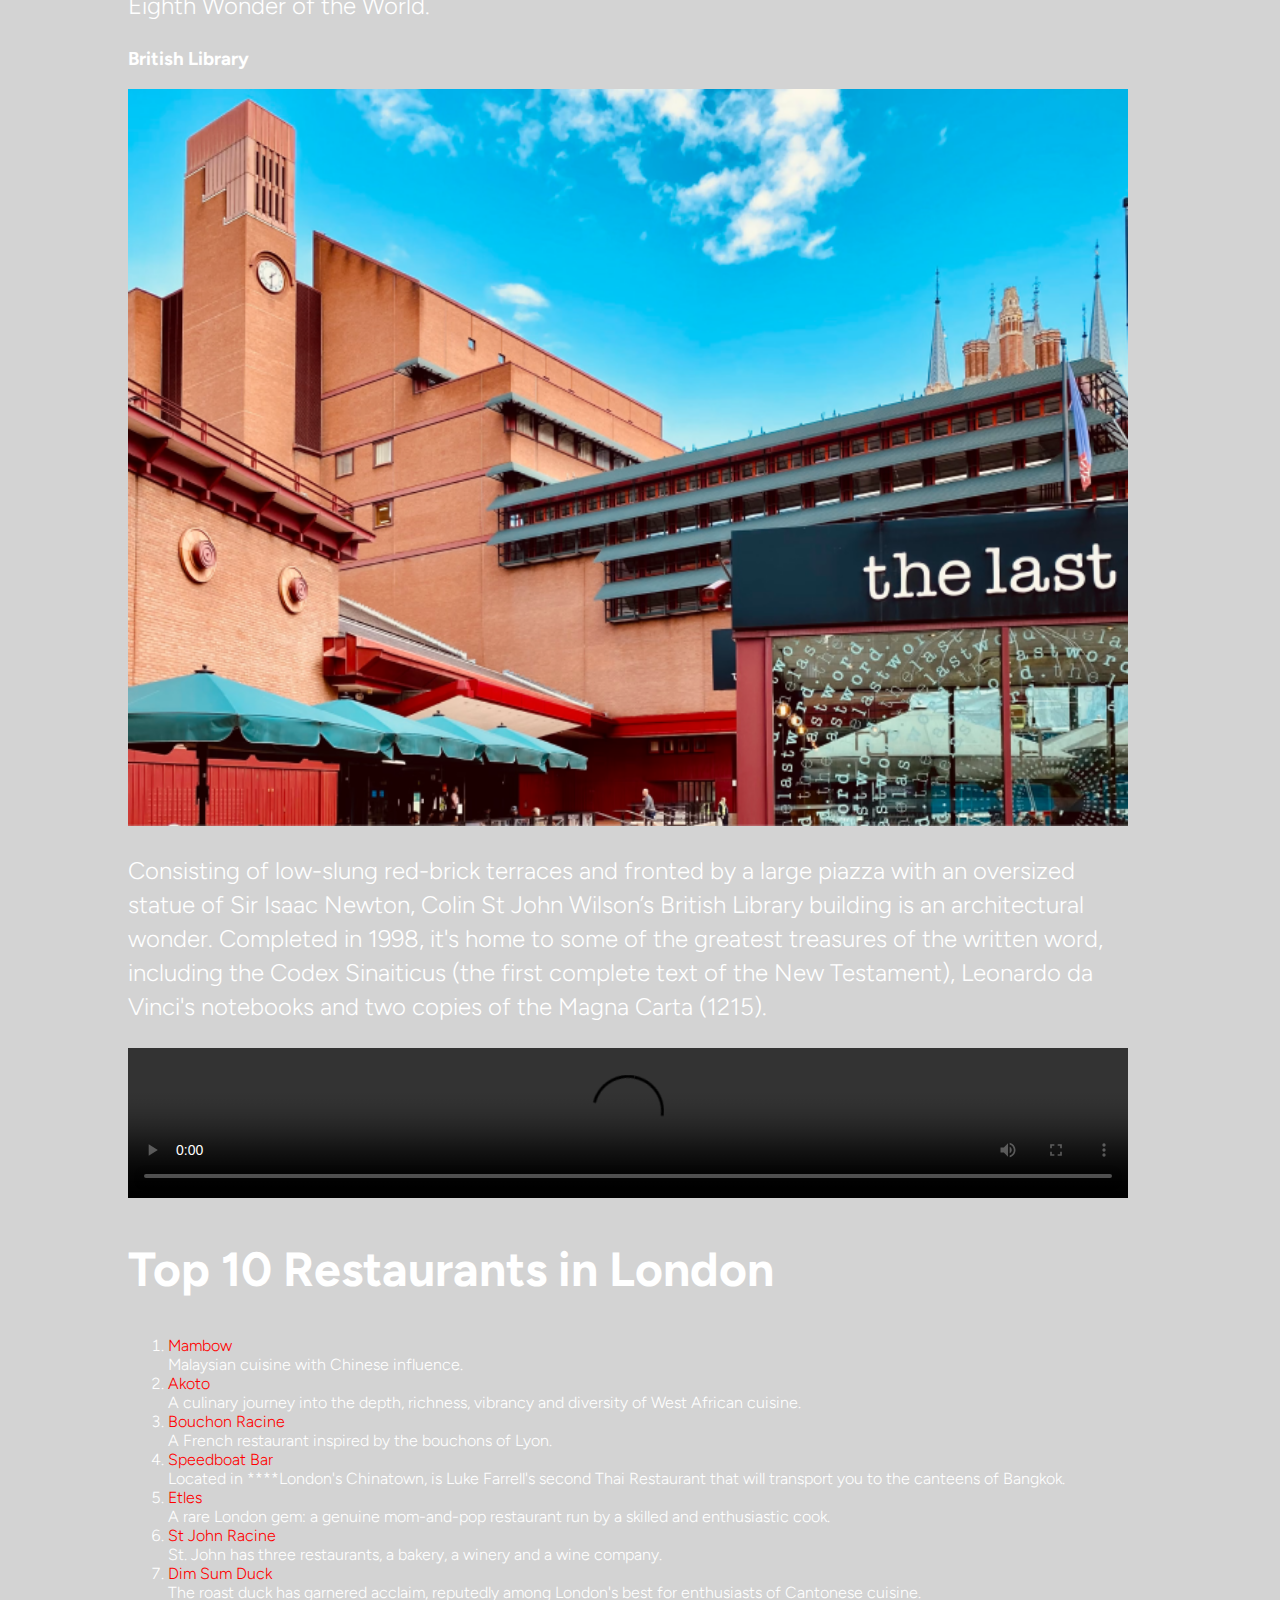
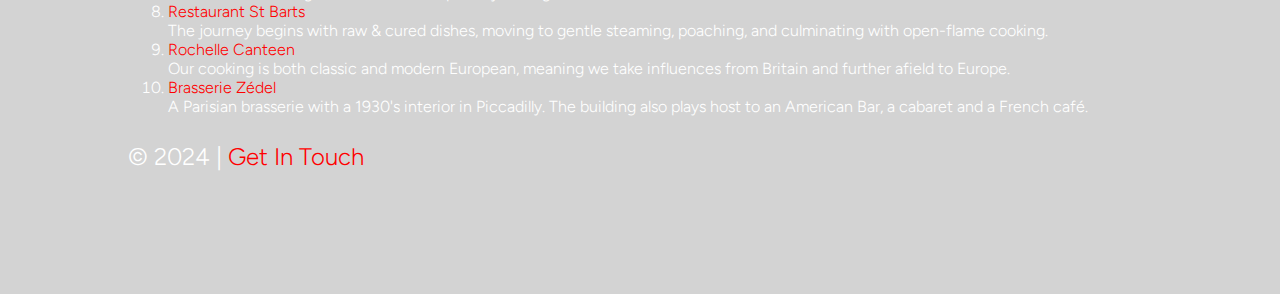
==== commit 418b521c: "05: Flexbox and Advanced Layout" ====
--- a/london.html
+++ b/london.html
@@ -12,7 +12,9 @@
     </head>
         <body>
             <div class="container">
+                <div class="london-links">
             <a href="index.html">&#8592;Back to List</a>
+              </div>
             <h1>London, England</h1>
             <img src="Assets/london.png" alt="A taxi and bus on the streets of London." class="w-100"/>
             <p>
@@ -62,7 +64,7 @@
             </section>
             <section>
                 <h2>Top 10 Restaurants in London</h2>
-                <ol>
+                <ol class="london-links">
                     <li>
                         <a href="https://www.mambow.co.uk/" target="_blank">Mambow</a>
                         <br>
@@ -115,8 +117,8 @@
                 </ol>
 
             </section>
-            <footer>
-                <p>© 2024 | <a href="mailto:novak663@umn.edu">Get In Touch</a></p>
+            <footer class="london-links">
+                <p >© 2024 | <a href="mailto:novak663@umn.edu">Get In Touch</a></p>
             </footer>
          </div>
     </body>
--- a/style.css
+++ b/style.css
@@ -1,16 +1,18 @@
 body {
     background-color: lightgray;
-    color: black;
+    color: white;
     font-family: "Figtree", serif;
     font-optical-sizing: auto;
     font-weight: 300;
     font-style: normal;
 }
 
+
 .container {
-    max-width: 730px;
+    max-width: 1000px;
     margin-left: auto;
     margin-right: auto;
+    margin: 120px;
 }
 
 .w-100{
@@ -30,9 +32,9 @@
 }
 
 a {
-    color: chartreuse;
+    color: whitesmoke;
     text-decoration: none;
-    background-color: grey;
+    background-color: black;
 }
 
 h1 {
@@ -50,10 +52,29 @@
 }
 
 .city-wrapper {
-    padding:40px;
-    padding-left: 120px;
     margin-bottom: 50px;
-    background-color: blue;
+    display: flex;
+    flex-direction: row;
+    align-items: flex-start;
+    gap: 100px;
+    background-color: rgb(21, 21, 143);
+    padding: 50px;
+}
+
+.city-img {
+    width: 40%;
+}
+
+.city-text {
+    width: 60%;
 }
 
 
+.cities-section {
+    margin-top: 120px;
+}
+
+.london-links a {
+    color: red;
+    background-color: transparent;
+}
